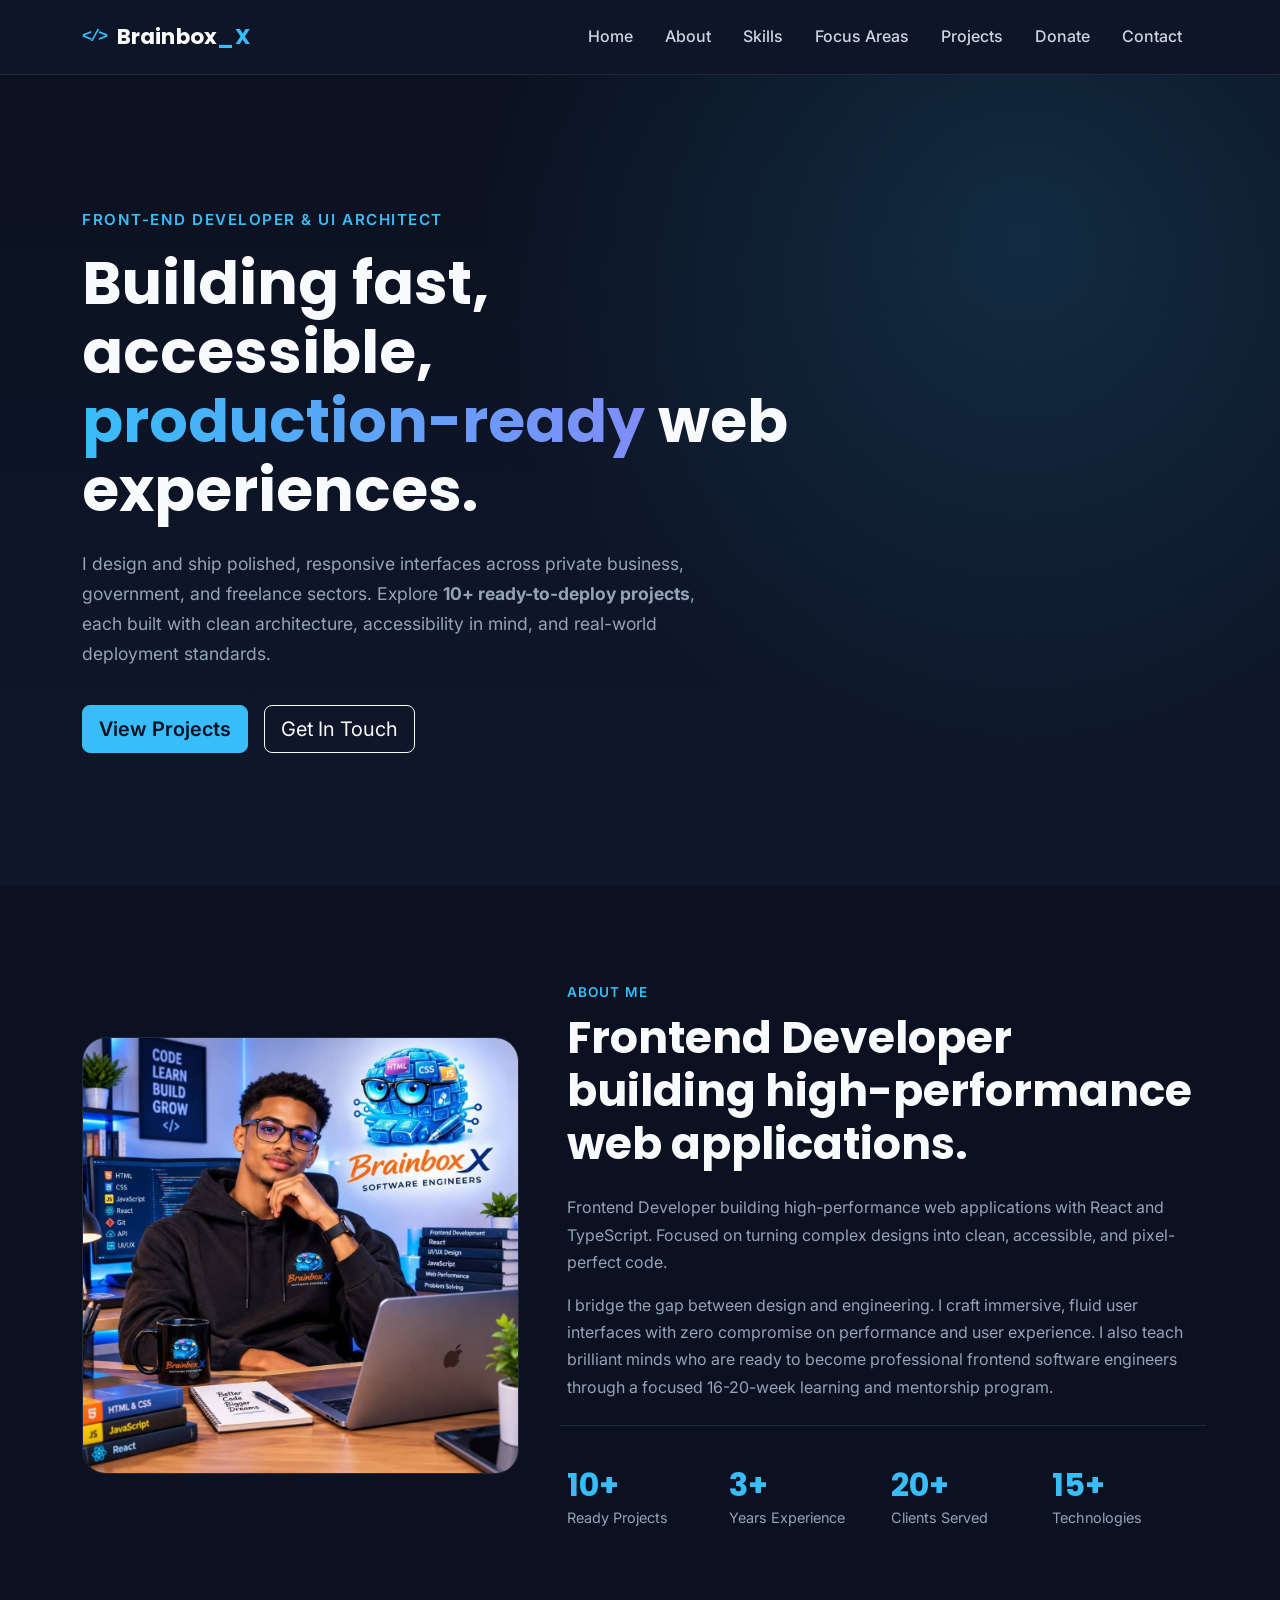
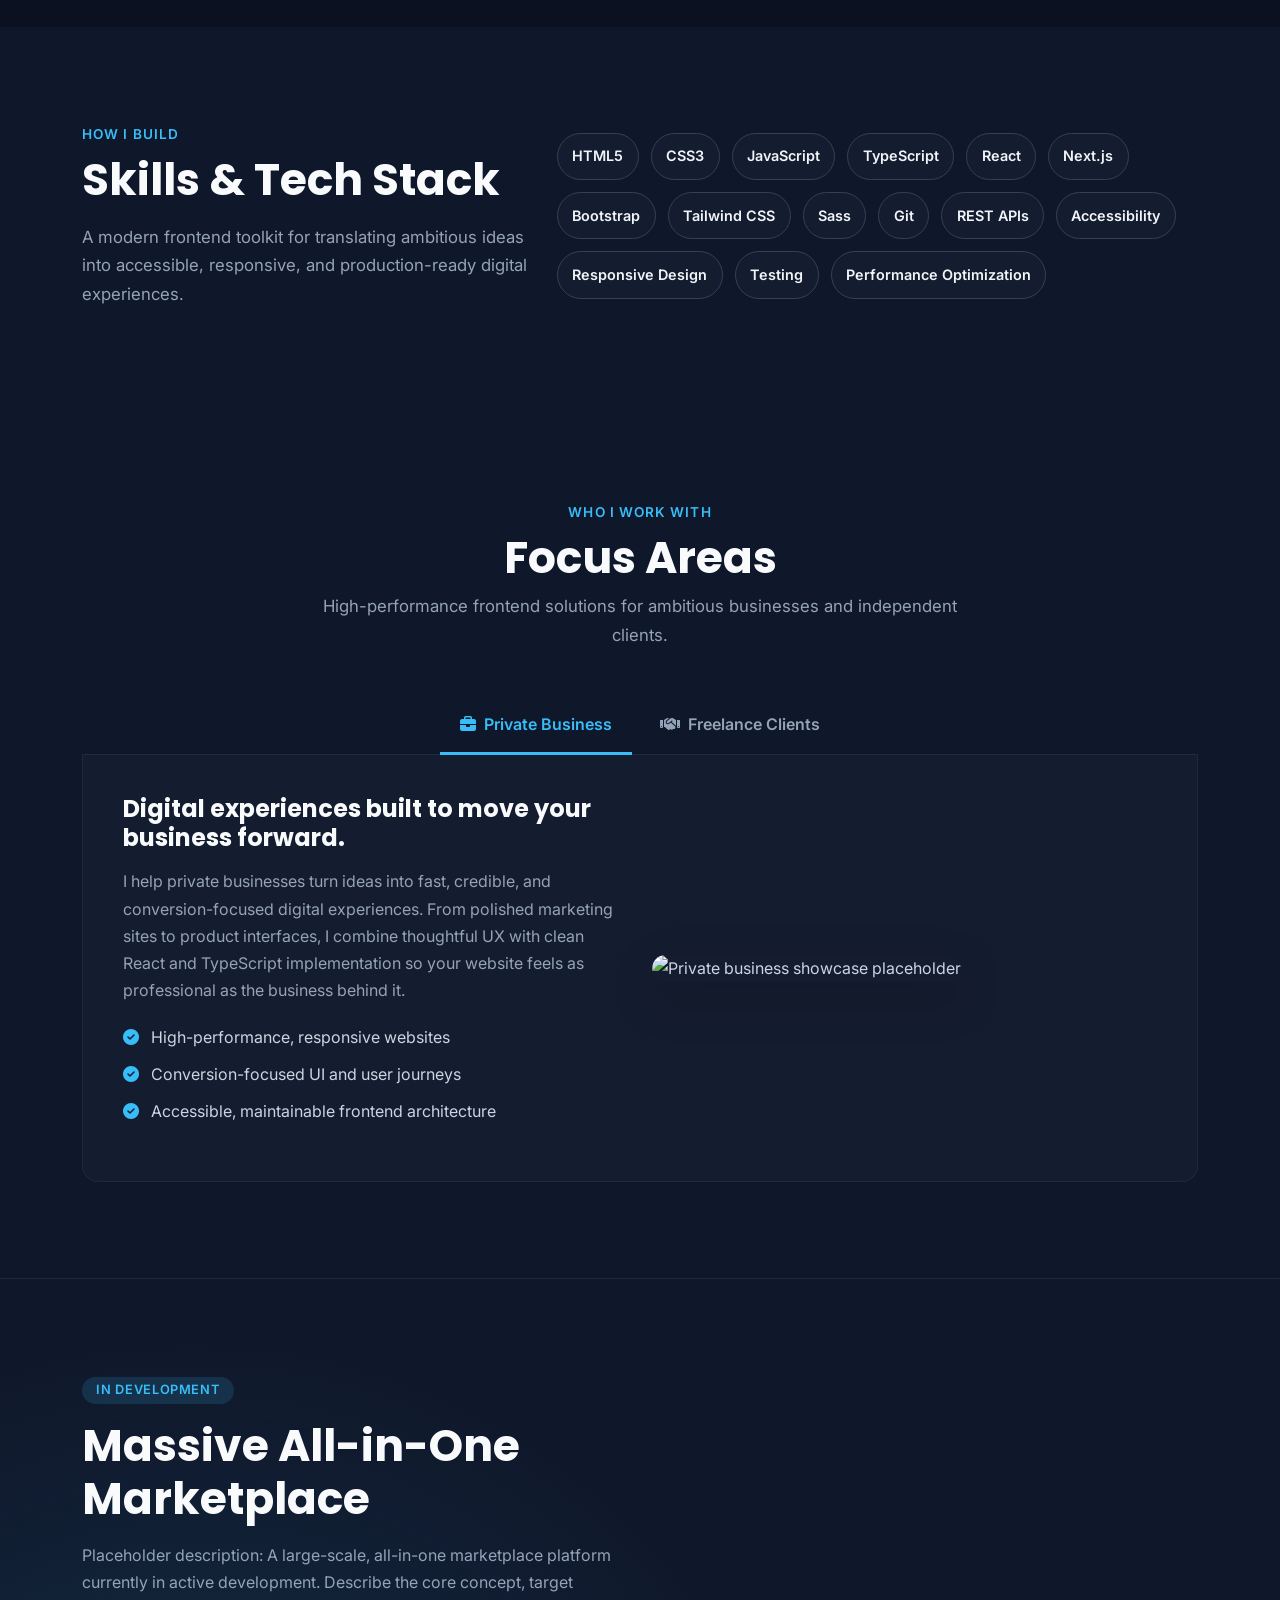
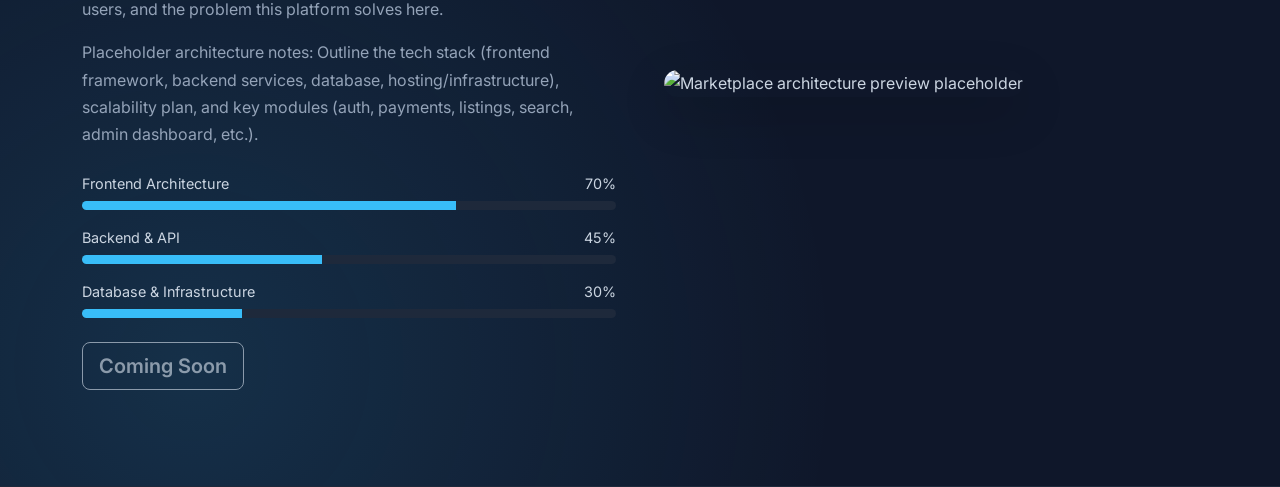
==== index.html @ 21970d38 "update" ====
<!DOCTYPE html>
<html lang="en">
<head>
  <meta charset="UTF-8">
  <meta name="viewport" content="width=device-width, initial-scale=1.0">
  <title>Brainbox_X | Front-End Developer &amp; UI Architect</title>
  <meta name="description" content="Portfolio of Brainbox_X — Front-End Developer & UI Architect specializing in private, government, and freelance web solutions.">

  <!-- Bootstrap 5 CSS -->
  <link href="https://cdn.jsdelivr.net/npm/bootstrap@5.3.3/dist/css/bootstrap.min.css" rel="stylesheet">

  <!-- FontAwesome Icons (see instructions.md for setup details) -->
  <link rel="stylesheet" href="https://cdnjs.cloudflare.com/ajax/libs/font-awesome/6.5.2/css/all.min.css">

  <!-- Google Fonts: Inter for body, Poppins for headings -->
  <link rel="preconnect" href="https://fonts.googleapis.com">
  <link href="https://fonts.googleapis.com/css2?family=Inter:wght@400;500;600&family=Poppins:wght@600;700;800&display=swap" rel="stylesheet">

  <!-- Custom Stylesheet -->
  <link rel="stylesheet" href="style.css">
</head>
<body>

  <!-- ============================================= -->
  <!-- 1. NAVIGATION -->
  <!-- ============================================= -->
  <nav class="navbar navbar-expand-lg navbar-dark sticky-top" id="mainNav">
    <div class="container">
            <a class="navbar-brand brand-wordmark" href="index.html#home" aria-label="Brainbox_X home">
        <span class="brand-mark" aria-hidden="true">&lt;/&gt;</span>
        <span>Brainbox<span class="brand-accent">_X</span></span>
      </a>
      <button class="navbar-toggler" type="button" data-bs-toggle="collapse" data-bs-target="#navMenu"
        aria-controls="navMenu" aria-expanded="false" aria-label="Toggle navigation">
        <span class="navbar-toggler-icon"></span>
      </button>
      <div class="collapse navbar-collapse" id="navMenu">
        <ul class="navbar-nav ms-auto text-center">
          <li class="nav-item"><a class="nav-link" href="index.html#home">Home</a></li>
          <li class="nav-item"><a class="nav-link" href="index.html#about">About</a></li>
          <li class="nav-item"><a class="nav-link" href="index.html#skills">Skills</a></li>
          <li class="nav-item"><a class="nav-link" href="index.html#focus-areas">Focus Areas</a></li>
          <li class="nav-item"><a class="nav-link" href="projects.html">Projects</a></li>
          <li class="nav-item"><a class="nav-link" href="contact.html#donate">Donate</a></li>
          <li class="nav-item"><a class="nav-link" href="contact.html#contact">Contact</a></li>
        </ul>
      </div>
    </div>
  </nav>

  <!-- ============================================= -->
  <!-- 2. HERO SECTION -->
  <!-- ============================================= -->
  <header id="home" class="hero-section d-flex align-items-center">
    <div class="container text-center text-lg-start">
      <div class="row align-items-center">
        <div class="col-lg-8 mx-auto mx-lg-0">
          <!-- TODO: Replace with your tagline / personal brand statement -->
          <p class="hero-eyebrow">Front-End Developer &amp; UI Architect</p>
          <h1 class="hero-heading">
            Building fast, accessible, <span class="text-gradient">production-ready</span> web experiences.
          </h1>
          <!-- TODO: Replace with your own introduction paragraph -->
          <p class="hero-subtext">
            I design and ship polished, responsive interfaces across private business, government,
            and freelance sectors. Explore <strong>10+ ready-to-deploy projects</strong>, each built
            with clean architecture, accessibility in mind, and real-world deployment standards.
          </p>
          <div class="hero-cta d-flex flex-wrap justify-content-center justify-content-lg-start gap-3">
            <a href="projects.html" class="btn btn-accent btn-lg">View Projects</a>
            <a href="contact.html#contact" class="btn btn-outline-light btn-lg">Get In Touch</a>
          </div>
        </div>
      </div>
    </div>
  </header>

  <!-- ============================================= -->
  <!-- ABOUT SECTION -->
  <!-- ============================================= -->
  <section id="about" class="section-padding">
    <div class="container">
      <div class="row align-items-center g-5">
        <div class="col-lg-5 text-center">
          <!-- TODO: Replace with your headshot or brand image -->
          <img src="Image/Brainbox-X.jpg" alt="Portrait of Brainbox_X"
            class="img-fluid about-photo">
        </div>
        <div class="col-lg-7">
          <p class="section-eyebrow">About Me</p>
          <h2 class="section-heading mb-4">Frontend Developer building high-performance web applications.</h2>
          <!-- TODO: Replace with your bio: background, skills, mission statement -->
          <p class="text-body-secondary mb-3">
            Frontend Developer building high-performance web applications with React and TypeScript.
            Focused on turning complex designs into clean, accessible, and pixel-perfect code.
          </p>
          <p class="text-body-secondary mb-4">
            I bridge the gap between design and engineering. I craft immersive, fluid user interfaces
            with zero compromise on performance and user experience. I also teach brilliant minds
            who are ready to become professional frontend software engineers through a focused
            16-20-week learning and mentorship program.
          </p>
          <div class="row g-3 about-stats">
            <div class="col-6 col-md-3">
              <h3 class="stat-number">10+</h3>
              <p class="stat-label">Ready Projects</p>
            </div>
            <div class="col-6 col-md-3">
              <h3 class="stat-number">3+</h3>
              <p class="stat-label">Years Experience</p>
            </div>
            <div class="col-6 col-md-3">
              <h3 class="stat-number">20+</h3>
              <p class="stat-label">Clients Served</p>
            </div>
            <div class="col-6 col-md-3">
              <h3 class="stat-number">15+</h3>
              <p class="stat-label">Technologies</p>
            </div>
          </div>
        </div>
      </div>
    </div>
  </section>

  <!-- ============================================= -->
  <!-- SKILLS & TECH STACK -->
  <!-- ============================================= -->
  <section id="skills" class="section-padding skills-section">
    <div class="container">
      <div class="row align-items-center g-4">
        <div class="col-lg-5">
          <p class="section-eyebrow">How I Build</p>
          <h2 class="section-heading mb-3">Skills &amp; Tech Stack</h2>
          <p class="section-subheading mb-0">
            A modern frontend toolkit for translating ambitious ideas into accessible,
            responsive, and production-ready digital experiences.
          </p>
        </div>
        <div class="col-lg-7">
          <div class="skills-list" aria-label="Frontend technologies and capabilities">
            <span class="skill-chip">HTML5</span>
            <span class="skill-chip">CSS3</span>
            <span class="skill-chip">JavaScript</span>
            <span class="skill-chip">TypeScript</span>
            <span class="skill-chip">React</span>
            <span class="skill-chip">Next.js</span>
            <span class="skill-chip">Bootstrap</span>
            <span class="skill-chip">Tailwind CSS</span>
            <span class="skill-chip">Sass</span>
            <span class="skill-chip">Git</span>
            <span class="skill-chip">REST APIs</span>
            <span class="skill-chip">Accessibility</span>
            <span class="skill-chip">Responsive Design</span>
            <span class="skill-chip">Testing</span>
            <span class="skill-chip">Performance Optimization</span>
          </div>
        </div>
      </div>
    </div>
  </section>

  <!-- ============================================= -->
  <!-- 3. MODULAR AUDIENCE TABS (FOCUS AREAS) -->
  <!-- ============================================= -->
  <section id="focus-areas" class="section-padding section-alt">
    <div class="container">
      <div class="text-center mb-5">
        <p class="section-eyebrow">Who I Work With</p>
        <h2 class="section-heading">Focus Areas</h2>
        <p class="section-subheading mx-auto">
          High-performance frontend solutions for ambitious businesses and independent clients.
        </p>
      </div>

      <!-- Bootstrap Nav Tabs -->
      <ul class="nav nav-tabs justify-content-center focus-tabs" id="focusTab" role="tablist">
        <li class="nav-item" role="presentation">
          <button class="nav-link active" id="private-tab" data-bs-toggle="tab" data-bs-target="#private-pane"
            type="button" role="tab" aria-controls="private-pane" aria-selected="true">
            <i class="fa-solid fa-briefcase me-2"></i>Private Business
          </button>
        </li>
        <li class="nav-item" role="presentation">
          <button class="nav-link" id="freelance-tab" data-bs-toggle="tab" data-bs-target="#freelance-pane"
            type="button" role="tab" aria-controls="freelance-pane" aria-selected="false">
            <i class="fa-solid fa-handshake me-2"></i>Freelance Clients
          </button>
        </li>
      </ul>

      <div class="tab-content focus-tab-content" id="focusTabContent">
        <!-- Private Business Pane -->
        <div class="tab-pane fade show active" id="private-pane" role="tabpanel" aria-labelledby="private-tab" tabindex="0">
          <div class="row g-4 align-items-center">
            <div class="col-lg-6">
              <h3 class="pane-heading">Digital experiences built to move your business forward.</h3>
              <p class="text-body-secondary">
                I help private businesses turn ideas into fast, credible, and conversion-focused
                digital experiences. From polished marketing sites to product interfaces, I combine
                thoughtful UX with clean React and TypeScript implementation so your website feels
                as professional as the business behind it.
              </p>
              <ul class="feature-list">
                <li><i class="fa-solid fa-check-circle"></i> High-performance, responsive websites</li>
                <li><i class="fa-solid fa-check-circle"></i> Conversion-focused UI and user journeys</li>
                <li><i class="fa-solid fa-check-circle"></i> Accessible, maintainable frontend architecture</li>
              </ul>
            </div>
            <div class="col-lg-6">
              <!-- TODO: Replace with a relevant screenshot / mockup -->
              <img src="https://via.placeholder.com/560x360?text=Private+Business+Showcase" alt="Private business showcase placeholder" class="img-fluid rounded-4 shadow-lg">
            </div>
          </div>
        </div>

        <!-- Freelance Clients Pane -->
        <div class="tab-pane fade" id="freelance-pane" role="tabpanel" aria-labelledby="freelance-tab" tabindex="0">
          <div class="row g-4 align-items-center">
            <div class="col-lg-6">
              <h3 class="pane-heading">From rough idea to launch-ready website.</h3>
              <p class="text-body-secondary">
                Need a reliable frontend partner without the overhead of a large agency? I deliver
                focused, launch-ready websites and interfaces with clear communication, practical
                scope, and attention to every detail. Whether you have a finished design or only
                a strong idea, I can turn it into a responsive experience you are proud to share.
              </p>
              <ul class="feature-list">
                <li><i class="fa-solid fa-check-circle"></i> Landing pages and websites built for launch</li>
                <li><i class="fa-solid fa-check-circle"></i> Clear milestones and straightforward communication</li>
                <li><i class="fa-solid fa-check-circle"></i> Flexible scopes for startups and growing brands</li>
              </ul>
            </div>
            <div class="col-lg-6">
              <!-- TODO: Replace with a relevant screenshot / mockup -->
              <img src="https://via.placeholder.com/560x360?text=Freelance+Showcase" alt="Freelance clients showcase placeholder" class="img-fluid rounded-4 shadow-lg">
            </div>
          </div>
        </div>
      </div>
    </div>
  </section>

  <!-- ============================================= -->
  <!-- 4. THE MARKETPLACE SHOWCASE -->
  <!-- ============================================= -->
  <section id="marketplace" class="section-padding marketplace-section">
    <div class="container">
      <div class="row align-items-center g-5">
        <div class="col-lg-6">
          <span class="badge badge-progress mb-3">In Development</span>
          <!-- TODO: Replace with your marketplace project name -->
          <h2 class="section-heading mb-3">Massive All-in-One Marketplace</h2>
          <!-- TODO: Replace with a detailed description of the marketplace architecture -->
          <p class="text-body-secondary mb-3">
            Placeholder description: A large-scale, all-in-one marketplace platform currently in
            active development. Describe the core concept, target users, and the problem this
            platform solves here.
          </p>
          <p class="text-body-secondary mb-4">
            Placeholder architecture notes: Outline the tech stack (frontend framework, backend
            services, database, hosting/infrastructure), scalability plan, and key modules
            (auth, payments, listings, search, admin dashboard, etc.).
          </p>

          <!-- Progress Bars: replace labels/values with real build milestones -->
          <div class="progress-item mb-3">
            <div class="d-flex justify-content-between mb-1">
              <span>Frontend Architecture</span>
              <span>70%</span>
            </div>
            <div class="progress" role="progressbar" aria-label="Frontend Architecture progress" aria-valuenow="70" aria-valuemin="0" aria-valuemax="100">
              <div class="progress-bar" style="width: 70%"></div>
            </div>
          </div>
          <div class="progress-item mb-3">
            <div class="d-flex justify-content-between mb-1">
              <span>Backend &amp; API</span>
              <span>45%</span>
            </div>
            <div class="progress" role="progressbar" aria-label="Backend and API progress" aria-valuenow="45" aria-valuemin="0" aria-valuemax="100">
              <div class="progress-bar" style="width: 45%"></div>
            </div>
          </div>
          <div class="progress-item mb-4">
            <div class="d-flex justify-content-between mb-1">
              <span>Database &amp; Infrastructure</span>
              <span>30%</span>
            </div>
            <div class="progress" role="progressbar" aria-label="Database and infrastructure progress" aria-valuenow="30" aria-valuemin="0" aria-valuemax="100">
              <div class="progress-bar" style="width: 30%"></div>
            </div>
          </div>

          <a href="#" class="btn btn-accent btn-lg disabled" tabindex="-1" aria-disabled="true">Coming Soon</a>
        </div>
        <div class="col-lg-6">
          <!-- TODO: Replace with architecture diagram, wireframe, or product mockup -->
          <img src="https://via.placeholder.com/600x480?text=Marketplace+Architecture+Preview" alt="Marketplace architecture preview placeholder" class="img-fluid rounded-4 shadow-lg">
        </div>
      </div>
    </div>
  </section>

  <!-- ============================================= -->
  <!-- 5. THE 10-PROJECT GRID -->
  <!-- ============================================= -->
  <section id="projects" class="section-padding d-none">
    <div class="container">
      <div class="text-center mb-5">
        <p class="section-eyebrow">Portfolio</p>
        <h2 class="section-heading">Ready-to-Deploy Projects</h2>
        <p class="section-subheading mx-auto">
          A collection of 10 fully built, deployable projects. Replace each card's image, title,
          description, and links with your real project data.
        </p>
      </div>

      <div class="row g-4">
        <!-- PROJECT CARD TEMPLATE — duplicate this .col block for each of the 10 projects -->
        <div class="col-md-6 col-lg-4">
          <div class="card project-card h-100">
            <!-- TODO: Replace with project screenshot -->
            <img src="https://via.placeholder.com/400x240?text=Mobile+Car+Detailing" class="card-img-top" alt="Mobile Car Detailing project placeholder">
            <div class="card-body d-flex flex-column">
              <h3 class="card-title h5">Mobile-Car-Detailing</h3>
              <!-- TODO: Replace with a 1-2 sentence project description -->
              <p class="card-text text-body-secondary project-description">
                A modern platform built for a mobile auto-detailing business, featuring a dynamic
                service catalog, interactive scheduling, and automated SMS confirmation.
              </p>
              <p class="project-advantage">
                <strong>Advantage</strong>
                Automates booking and client intake, saving the owner hours of manual admin work each week.
              </p>
              <div class="mt-auto d-flex gap-2 pt-2">
                <a href="https://brainbox928-boop.github.io/Mobile-Car-Detailing/" class="btn btn-sm btn-accent flex-fill" target="_blank" rel="noopener noreferrer">Live Link</a>
              </div>
            </div>
          </div>
        </div>

        <div class="col-md-6 col-lg-4">
          <div class="card project-card h-100">
            <img src="https://via.placeholder.com/400x240?text=Loan+Website" class="card-img-top" alt="Loan website project placeholder">
            <div class="card-body d-flex flex-column">
              <h3 class="card-title h5">Loan-website</h3>
              <p class="card-text text-body-secondary project-description">
                A modern loan and credit application portal featuring conditional-logic forms,
                interactive payment estimators, and secure data handling.
              </p>
              <p class="project-advantage">
                <strong>Advantage</strong>
                Its adaptive multi-step intake reduces form abandonment and maximizes qualified leads.
              </p>
              <div class="mt-auto d-flex gap-2 pt-2">
                <a href="https://brainbox928-boop.github.io/Loan-website/" class="btn btn-sm btn-accent flex-fill" target="_blank" rel="noopener noreferrer">Live Link</a>
              </div>
            </div>
          </div>
        </div>

        <div class="col-md-6 col-lg-4">
          <div class="card project-card h-100">
            <img src="https://via.placeholder.com/400x240?text=Barbershops+Hair+Salons" class="card-img-top" alt="Barbershops and hair salons project placeholder">
            <div class="card-body d-flex flex-column">
              <h3 class="card-title h5">Barbershops-Hair-Salons</h3>
              <p class="card-text text-body-secondary project-description">
                A comprehensive salon management platform featuring live stylist availability,
                automated text reminders, and a dynamic service menu.
              </p>
              <p class="project-advantage">
                <strong>Advantage</strong>
                Automated appointment confirmations minimize no-shows and protect booking revenue.
              </p>
              <div class="mt-auto d-flex gap-2 pt-2">
                <a href="https://brainbox928-boop.github.io/Barbershops-Hair-Salons/" class="btn btn-sm btn-accent flex-fill" target="_blank" rel="noopener noreferrer">Live Link</a>
              </div>
            </div>
          </div>
        </div>

        <div class="col-md-6 col-lg-4">
          <div class="card project-card h-100">
            <img src="https://via.placeholder.com/400x240?text=School+Website" class="card-img-top" alt="School website project placeholder">
            <div class="card-body d-flex flex-column">
              <h3 class="card-title h5">School-website</h3>
              <p class="card-text text-body-secondary project-description">
                A highly accessible educational institution portal connecting students, parents,
                and faculty with school updates and academic resources.
              </p>
              <p class="project-advantage">
                <strong>Advantage</strong>
                Unifies calendars, announcements, and classroom portals to keep the school community aligned.
              </p>
              <div class="mt-auto d-flex gap-2 pt-2">
                <a href="https://brainbox928-boop.github.io/School-website/" class="btn btn-sm btn-accent flex-fill" target="_blank" rel="noopener noreferrer">Live Link</a>
              </div>
            </div>
          </div>
        </div>

        <div class="col-md-6 col-lg-4">
          <div class="card project-card h-100">
            <img src="https://via.placeholder.com/400x240?text=Car+Wrap+Advert" class="card-img-top" alt="Car wrap advertising project placeholder">
            <div class="card-body d-flex flex-column">
              <h3 class="card-title h5">Car-wrap-advert</h3>
              <p class="card-text text-body-secondary project-description">
                A conversion-focused landing page and lead-generation funnel for vehicle wrap
                advertising agencies and fleet branding campaigns.
              </p>
              <p class="project-advantage">
                <strong>Advantage</strong>
                Its ROI calculator and calls-to-action turn vehicle impressions into trackable leads.
              </p>
              <div class="mt-auto d-flex gap-2 pt-2">
                <a href="https://brainbox928-boop.github.io/Car-wrap-advert/" class="btn btn-sm btn-accent flex-fill" target="_blank" rel="noopener noreferrer">Live Link</a>
              </div>
            </div>
          </div>
        </div>

        <div class="col-md-6 col-lg-4">
          <div class="card project-card h-100">
            <img src="https://via.placeholder.com/400x240?text=Spas+Massage+Therapists" class="card-img-top" alt="Spas and massage therapists project placeholder">
            <div class="card-body d-flex flex-column">
              <h3 class="card-title h5">Spas-Massage-Therapists</h3>
              <p class="card-text text-body-secondary project-description">
                A luxury, fully responsive booking platform designed for high-end day spas and
                independent massage therapy practices.
              </p>
              <p class="project-advantage">
                <strong>Advantage</strong>
                Therapist schedule matching and upfront deposits reduce booking friction and no-shows.
              </p>
              <div class="mt-auto d-flex gap-2 pt-2">
                <a href="https://brainbox928-boop.github.io/Spas-Massage-Therapists/" class="btn btn-sm btn-accent flex-fill" target="_blank" rel="noopener noreferrer">Live Link</a>
              </div>
            </div>
          </div>
        </div>

        <div class="col-md-6 col-lg-4">
          <div class="card project-card h-100">
            <img src="https://via.placeholder.com/400x240?text=Nail+Tech+Lash+Arts" class="card-img-top" alt="Nail tech and lash arts project placeholder">
            <div class="card-body d-flex flex-column">
              <h3 class="card-title h5">nail-tech-lash-arts</h3>
              <p class="card-text text-body-secondary project-description">
                A visual, social-first appointment booking and design catalog for independent nail
                technicians and lash artists.
              </p>
              <p class="project-advantage">
                <strong>Advantage</strong>
                It converts social-media followers into paying clients through a lookbook and live calendar.
              </p>
              <div class="mt-auto d-flex gap-2 pt-2">
                <a href="https://brainbox928-boop.github.io/nail-tech-lash-art-s/" class="btn btn-sm btn-accent flex-fill" target="_blank" rel="noopener noreferrer">Live Link</a>
              </div>
            </div>
          </div>
        </div>

        <div class="col-md-6 col-lg-4">
          <div class="card project-card h-100">
            <img src="https://via.placeholder.com/400x240?text=Project+08" class="card-img-top" alt="Project 08 screenshot placeholder">
            <div class="card-body d-flex flex-column">
              <h3 class="card-title h5">Project Title 08</h3>
              <p class="card-text text-body-secondary">
                Placeholder description of Project 08. Summarize the purpose, stack, and key
                feature of this project in one or two sentences.
              </p>
              <div class="mt-auto d-flex gap-2 pt-2">
                <a href="#" class="btn btn-sm btn-accent flex-fill">Live Link</a>
              </div>
            </div>
          </div>
        </div>

        <div class="col-md-6 col-lg-4">
          <div class="card project-card h-100">
            <img src="https://via.placeholder.com/400x240?text=Project+09" class="card-img-top" alt="Project 09 screenshot placeholder">
            <div class="card-body d-flex flex-column">
              <h3 class="card-title h5">Project Title 09</h3>
              <p class="card-text text-body-secondary">
                Placeholder description of Project 09. Summarize the purpose, stack, and key
                feature of this project in one or two sentences.
              </p>
              <div class="mt-auto d-flex gap-2 pt-2">
                <a href="#" class="btn btn-sm btn-accent flex-fill">Live Link</a>
              </div>
            </div>
          </div>
        </div>

        <div class="col-md-6 col-lg-4">
          <div class="card project-card h-100">
            <img src="https://via.placeholder.com/400x240?text=Project+10" class="card-img-top" alt="Project 10 screenshot placeholder">
            <div class="card-body d-flex flex-column">
              <h3 class="card-title h5">Project Title 10</h3>
              <p class="card-text text-body-secondary">
                Placeholder description of Project 10. Summarize the purpose, stack, and key
                feature of this project in one or two sentences.
              </p>
              <div class="mt-auto d-flex gap-2 pt-2">
                <a href="#" class="btn btn-sm btn-accent flex-fill">Live Link</a>
              </div>
            </div>
          </div>
        </div>
        <!-- END PROJECT CARD TEMPLATE -->
      </div>
    </div>
  </section>

  <!-- ============================================= -->
  <!-- 6. FINANCIAL SUPPORT (DONATION) -->
  <!-- ============================================= -->
  <section id="donate" class="section-padding donate-section text-center d-none">
    <div class="container">
      <p class="section-eyebrow">Support This Work</p>
      <h2 class="section-heading mb-3">Fuel More Open, Free-to-Use Projects</h2>
      <!-- TODO: Replace with your own donation appeal message -->
      <p class="section-subheading mx-auto mb-5">
        If any of these projects have helped you, consider supporting continued development
        through one of the platforms below. Every contribution helps keep this work going.
      </p>
      <div class="d-flex flex-wrap justify-content-center gap-3">
        <!-- TODO: Replace href with your Buy Me a Coffee link -->
        <a href="#" class="btn btn-donate btn-coffee btn-lg">
          <i class="fa-solid fa-mug-hot me-2"></i>Buy Me a Coffee
        </a>
        <!-- TODO: Replace href with your PayPal.me link -->
        <a href="#" class="btn btn-donate btn-paypal btn-lg">
          <i class="fa-brands fa-paypal me-2"></i>PayPal
        </a>
        <!-- TODO: Replace href with your crypto donation page / wallet link -->
        <a href="#" class="btn btn-donate btn-crypto btn-lg">
          <i class="fa-solid fa-bitcoin-sign me-2"></i>Crypto
        </a>
      </div>
    </div>
  </section>

  <!-- ============================================= -->
  <!-- 7. CONTACT & SOCIAL CHANNELS (FOOTER) -->
  <!-- ============================================= -->
  <footer id="contact" class="footer-section section-padding d-none">
    <div class="container">
      <div class="row g-5">
        <div class="col-lg-6">
          <p class="section-eyebrow">Get In Touch</p>
          <h2 class="section-heading mb-4">Contact Me</h2>

          <!-- Bootstrap Contact Form Layout — connect to your backend / form service (e.g. Formspree) -->
          <form class="contact-form" action="#" method="POST" novalidate>
            <div class="row g-3">
              <div class="col-md-6">
                <label for="contactName" class="form-label">Name</label>
                <input type="text" class="form-control" id="contactName" name="name" placeholder="Your name" required>
              </div>
              <div class="col-md-6">
                <label for="contactEmail" class="form-label">Email</label>
                <input type="email" class="form-control" id="contactEmail" name="email" placeholder="you@example.com" required>
              </div>
              <div class="col-12">
                <label for="contactSubject" class="form-label">Subject</label>
                <input type="text" class="form-control" id="contactSubject" name="subject" placeholder="Project inquiry">
              </div>
              <div class="col-12">
                <label for="contactMessage" class="form-label">Message</label>
                <textarea class="form-control" id="contactMessage" name="message" rows="5" placeholder="Tell me about your project..." required></textarea>
              </div>
              <div class="col-12">
                <button type="submit" class="btn btn-accent btn-lg">Send Message</button>
              </div>
            </div>
          </form>
        </div>

        <div class="col-lg-6">
          <p class="section-eyebrow">Connect</p>
          <h2 class="section-heading mb-4">Social Channels</h2>
          <p class="text-body-secondary mb-4">
            Reach out directly or follow along across platforms.
          </p>

          <!-- Social Icons -->
          <div class="social-icons d-flex flex-wrap gap-3 mb-5">
            <a href="https://wa.me/message/YDNRHAYWZTXXD1" class="social-icon-link" aria-label="Chat with me on WhatsApp" title="WhatsApp" target="_blank" rel="noopener noreferrer">
              <i class="fa-brands fa-whatsapp"></i>
            </a>
            <a href="https://t.me/Brianbox928" class="social-icon-link" aria-label="Message me on Telegram" title="Telegram" target="_blank" rel="noopener noreferrer">
              <i class="fa-brands fa-telegram"></i>
            </a>
            <a href="https://github.com/brainbox928-boop" class="social-icon-link" aria-label="View my GitHub profile" title="GitHub" target="_blank" rel="noopener noreferrer">
              <i class="fa-brands fa-github"></i>
            </a>
            <a href="https://www.linkedin.com/in/shakirudeen-lawal-1766a616?utm_source=share&amp;utm_campaign=share_via&amp;utm_content=profile&amp;utm_medium=android_app" class="social-icon-link" aria-label="View my LinkedIn profile" title="LinkedIn" target="_blank" rel="noopener noreferrer">
              <i class="fa-brands fa-linkedin"></i>
            </a>
          </div>

          <div class="whatsapp-links">
            <h3 class="h5 mb-3">WhatsApp Communities</h3>
            <div class="row g-2">
              <div class="col-sm-6">
                <a href="https://chat.whatsapp.com/GsTxCUesppBF0Qcx4Iez3P" class="whatsapp-link" target="_blank" rel="noopener noreferrer">
                  <i class="fa-solid fa-bullhorn"></i>
                  <span>Broadcast</span>
                </a>
              </div>
              <div class="col-sm-6">
                <a href="https://chat.whatsapp.com/F6AKpV8dTba9DwYqaaEumW" class="whatsapp-link" target="_blank" rel="noopener noreferrer">
                  <i class="fa-solid fa-users"></i>
                  <span>Brainbox_X Group</span>
                </a>
              </div>
              <div class="col-sm-6">
                <a href="https://chat.whatsapp.com/Ex9ykt5oJ2N9fnAo6uM5Qc" class="whatsapp-link" target="_blank" rel="noopener noreferrer">
                  <i class="fa-solid fa-user-group"></i>
                  <span>General Group</span>
                </a>
              </div>
              <div class="col-sm-6">
                <a href="https://whatsapp.com/channel/0029VbDLFtIKbYMU2PDTPY1N" class="whatsapp-link" target="_blank" rel="noopener noreferrer">
                  <i class="fa-brands fa-whatsapp"></i>
                  <span>WhatsApp Channel</span>
                </a>
              </div>
            </div>
          </div>

          <div class="footer-meta">
            <p class="text-body-secondary mb-1"><i class="fa-solid fa-envelope me-2"></i><a href="mailto:brainbox928@mail.com">brainbox928@mail.com</a></p>
            <p class="text-body-secondary"><i class="fa-solid fa-location-dot me-2"></i>Lagos, Nigeria</p>
          </div>
        </div>
      </div>

      <hr class="footer-divider">
      <p class="text-center footer-copy mb-0">
        &copy; <span id="year"></span> Brainbox_X. All rights reserved.
      </p>
    </div>
  </footer>

  <!-- Bootstrap 5 JS Bundle (includes Popper) -->
  <script src="https://cdn.jsdelivr.net/npm/bootstrap@5.3.3/dist/js/bootstrap.bundle.min.js"></script>
  <script src="script.js"></script>
</body>
</html>
---- style.css ----
/* =================================================================
   PORTFOLIO STYLESHEET
   Modern dark/light slate theme. Colors are defined as CSS variables
   below — edit the :root block to re-theme the entire site.
   ================================================================= */

:root {
  /* Slate dark palette */
  --slate-950: #0b1120;
  --slate-900: #0f172a;
  --slate-850: #141c2f;
  --slate-800: #1e293b;
  --slate-700: #334155;
  --slate-600: #475569;
  --slate-400: #94a3b8;
  --slate-300: #cbd5e1;
  --slate-100: #f1f5f9;
  --slate-50:  #f8fafc;

  /* Accent (light blue / cyan) */
  --accent: #38bdf8;
  --accent-dark: #0ea5e9;
  --accent-soft: rgba(56, 189, 248, 0.15);

  --font-heading: "Poppins", sans-serif;
  --font-body: "Inter", sans-serif;

  --section-padding-y: 6rem;
}

/* =================================================================
   BASE / TYPOGRAPHY
   ================================================================= */
html {
  scroll-behavior: smooth;
}

body {
  background-color: var(--slate-950);
  color: var(--slate-300);
  font-family: var(--font-body);
  line-height: 1.7;
}

.text-body-secondary {
  color: var(--slate-400) !important;
}

h1, h2, h3, h4, h5, h6 {
  font-family: var(--font-heading);
  color: var(--slate-50);
  font-weight: 700;
}

a {
  text-decoration: none;
}

.section-padding {
  padding-top: var(--section-padding-y);
  padding-bottom: var(--section-padding-y);
}

.section-alt {
  background-color: var(--slate-900);
}

.section-eyebrow {
  color: var(--accent);
  font-weight: 600;
  letter-spacing: 0.08em;
  text-transform: uppercase;
  font-size: 0.85rem;
  margin-bottom: 0.5rem;
}

.section-heading {
  font-size: clamp(1.75rem, 2.5vw + 1rem, 2.75rem);
}

.section-subheading {
  color: var(--slate-400);
  max-width: 640px;
  font-size: 1.05rem;
}

.page-banner {
  background:
    radial-gradient(circle at 85% 20%, var(--accent-soft) 0%, transparent 45%),
    var(--slate-900);
  border-bottom: 1px solid var(--slate-800);
}

.text-gradient {
  background: linear-gradient(90deg, var(--accent) 0%, #818cf8 100%);
  -webkit-background-clip: text;
  background-clip: text;
  color: transparent;
}

.skills-section {
  background-color: var(--slate-900);
}

.skills-list {
  display: flex;
  flex-wrap: wrap;
  gap: 0.75rem;
}

.skill-chip {
  border: 1px solid var(--slate-700);
  border-radius: 999px;
  color: var(--slate-100);
  background-color: var(--slate-850);
  padding: 0.65rem 0.9rem;
  font-size: 0.9rem;
  font-weight: 600;
}

/* Reusable accent button */
.btn-accent {
  background-color: var(--accent);
  border-color: var(--accent);
  color: var(--slate-950);
  font-weight: 600;
}

.btn-accent:hover,
.btn-accent:focus {
  background-color: var(--accent-dark);
  border-color: var(--accent-dark);
  color: var(--slate-950);
}

/* =================================================================
   1. NAVIGATION
   ================================================================= */
#mainNav {
  background-color: rgba(15, 23, 42, 0.85);
  backdrop-filter: blur(10px);
  border-bottom: 1px solid var(--slate-800);
  padding: 0.85rem 0;
}

.navbar-brand {
  font-family: var(--font-heading);
  font-weight: 700;
  font-size: 1.35rem;
  color: var(--slate-50) !important;
  display: inline-flex;
  align-items: center;
}

.brand-wordmark {
  gap: 0.65rem;
  letter-spacing: 0.01em;
}

.brand-mark {
  color: var(--accent);
  font-family: "SFMono-Regular", Consolas, "Liberation Mono", monospace;
  font-size: 1.05rem;
  font-weight: 700;
  letter-spacing: -0.12em;
  line-height: 1;
}

.brand-accent {
  color: var(--accent);
}

#mainNav .nav-link {
  color: var(--slate-300);
  font-weight: 500;
  padding: 0.5rem 1rem;
  transition: color 0.2s ease;
}

#mainNav .nav-link:hover,
#mainNav .nav-link.active {
  color: var(--accent);
}

/* =================================================================
   2. HERO SECTION
   ================================================================= */
.hero-section {
  min-height: 90vh;
  background:
    radial-gradient(circle at 80% 20%, var(--accent-soft) 0%, transparent 45%),
    linear-gradient(180deg, var(--slate-950) 0%, var(--slate-900) 100%);
  padding-top: 4rem;
  padding-bottom: 4rem;
}

.hero-eyebrow {
  color: var(--accent);
  font-weight: 600;
  letter-spacing: 0.1em;
  text-transform: uppercase;
  font-size: 0.95rem;
  margin-bottom: 1rem;
}

.hero-heading {
  font-size: clamp(2.25rem, 4vw + 1rem, 3.75rem);
  line-height: 1.15;
  margin-bottom: 1.5rem;
}

.hero-subtext {
  color: var(--slate-400);
  font-size: 1.1rem;
  max-width: 640px;
  margin: 0 auto 2.25rem;
}

@media (min-width: 992px) {
  .hero-subtext {
    margin-left: 0;
  }
}

/* =================================================================
   ABOUT SECTION
   ================================================================= */
.about-photo {
  border-radius: 1.5rem;
  border: 1px solid var(--slate-800);
}

.about-stats {
  border-top: 1px solid var(--slate-800);
  padding-top: 1.5rem;
  margin-top: 0.5rem;
}

.stat-number {
  color: var(--accent);
  font-size: 2rem;
  margin-bottom: 0.15rem;
}

.stat-label {
  color: var(--slate-400);
  font-size: 0.9rem;
  margin-bottom: 0;
}

/* =================================================================
   3. MODULAR AUDIENCE TABS (FOCUS AREAS)
   ================================================================= */
.focus-tabs {
  border-bottom: 1px solid var(--slate-800);
  gap: 0.5rem;
  flex-wrap: wrap;
}

.focus-tabs .nav-link {
  color: var(--slate-400);
  font-weight: 600;
  border: none;
  border-bottom: 3px solid transparent;
  border-radius: 0;
  padding: 0.85rem 1.25rem;
  background: transparent;
}

.focus-tabs .nav-link:hover {
  color: var(--slate-100);
}

.focus-tabs .nav-link.active {
  color: var(--accent);
  background: transparent;
  border-bottom-color: var(--accent);
}

.focus-tab-content {
  background-color: var(--slate-850);
  border: 1px solid var(--slate-800);
  border-top: none;
  border-radius: 0 0 1rem 1rem;
  padding: 2.5rem;
}

.pane-heading {
  font-size: 1.5rem;
  margin-bottom: 1rem;
}

.feature-list {
  list-style: none;
  padding-left: 0;
  margin-top: 1.25rem;
}

.feature-list li {
  margin-bottom: 0.6rem;
  color: var(--slate-300);
}

.feature-list i {
  color: var(--accent);
  margin-right: 0.5rem;
}

/* =================================================================
   4. MARKETPLACE SHOWCASE
   ================================================================= */
.marketplace-section {
  background:
    radial-gradient(circle at 15% 85%, var(--accent-soft) 0%, transparent 50%),
    var(--slate-900);
  border-top: 1px solid var(--slate-800);
  border-bottom: 1px solid var(--slate-800);
}

.badge-progress {
  background-color: var(--accent-soft);
  color: var(--accent);
  font-weight: 600;
  font-size: 0.8rem;
  letter-spacing: 0.05em;
  text-transform: uppercase;
  padding: 0.45rem 0.9rem;
  border-radius: 50rem;
}

.progress-item span {
  font-size: 0.9rem;
  color: var(--slate-300);
}

.progress {
  background-color: var(--slate-800);
  height: 0.6rem;
  border-radius: 50rem;
}

.progress-bar {
  background-color: var(--accent);
}

/* =================================================================
   5. PROJECT GRID / CARDS
   ================================================================= */
.project-card {
  background-color: var(--slate-850);
  border: 1px solid var(--slate-800);
  border-radius: 1rem;
  overflow: hidden;
  transition: transform 0.25s ease, box-shadow 0.25s ease, border-color 0.25s ease;
}

.project-card:hover {
  transform: translateY(-6px);
  border-color: var(--accent);
  box-shadow: 0 20px 35px -15px rgba(56, 189, 248, 0.25);
}

.project-card .card-img-top {
  height: 200px;
  object-fit: cover;
  background-color: var(--slate-800);
}

.project-card .card-title {
  color: var(--slate-50);
}

.project-description {
  margin-bottom: 0.85rem;
}

.project-advantage {
  margin: 0 0 1rem;
  padding: 0.75rem 0.85rem;
  border-left: 3px solid var(--accent);
  color: var(--slate-100);
  background-color: rgba(56, 189, 248, 0.14);
  font-size: 0.92rem;
  line-height: 1.55;
}

.project-advantage strong {
  display: block;
  margin-bottom: 0.2rem;
  color: var(--accent);
  font-size: 0.78rem;
  letter-spacing: 0.04em;
  text-transform: uppercase;
}

/* =================================================================
   6. DONATION SECTION
   ================================================================= */
.donate-section {
  background-color: var(--slate-900);
}

.btn-donate {
  font-weight: 600;
  border-radius: 0.65rem;
  border: 1px solid var(--slate-700);
  color: var(--slate-100);
  background-color: var(--slate-850);
  transition: transform 0.2s ease, border-color 0.2s ease;
}

.btn-donate:hover {
  transform: translateY(-3px);
  color: var(--slate-50);
}

.btn-coffee:hover { border-color: #f59e0b; color: #f59e0b; }
.btn-paypal:hover { border-color: #0ea5e9; color: #0ea5e9; }
.btn-crypto:hover { border-color: #f7931a; color: #f7931a; }

/* =================================================================
   7. CONTACT & FOOTER
   ================================================================= */
.footer-section {
  background-color: var(--slate-950);
  border-top: 1px solid var(--slate-800);
}

.contact-form .form-label {
  color: var(--slate-300);
  font-weight: 500;
}

.contact-form .form-control {
  background-color: var(--slate-850);
  border: 1px solid var(--slate-700);
  color: var(--slate-100);
}

.contact-form .form-control:focus {
  background-color: var(--slate-850);
  border-color: var(--accent);
  color: var(--slate-100);
  box-shadow: 0 0 0 0.2rem var(--accent-soft);
}

.contact-form .form-control::placeholder {
  color: var(--slate-600);
}

.social-icons .social-icon-link {
  width: 3rem;
  height: 3rem;
  display: inline-flex;
  align-items: center;
  justify-content: center;
  border-radius: 50%;
  border: 1px solid var(--slate-700);
  color: var(--slate-100);
  font-size: 1.25rem;
  background-color: var(--slate-850);
  transition: background-color 0.2s ease, color 0.2s ease, transform 0.2s ease;
}

.social-icon-link:hover,
.social-icon-link:focus {
  background-color: var(--accent);
  color: var(--slate-950);
  transform: translateY(-3px);
}

.whatsapp-links h3 {
  color: var(--slate-100);
}

.whatsapp-link {
  display: flex;
  align-items: center;
  gap: 0.65rem;
  min-height: 3rem;
  padding: 0.7rem 0.85rem;
  border: 1px solid var(--slate-700);
  border-radius: 0.5rem;
  color: var(--slate-200);
  background-color: var(--slate-850);
  text-decoration: none;
  transition: background-color 0.2s ease, border-color 0.2s ease, color 0.2s ease, transform 0.2s ease;
}

.whatsapp-link i {
  color: #25d366;
}

.whatsapp-link:hover,
.whatsapp-link:focus {
  border-color: #25d366;
  color: var(--slate-50);
  background-color: var(--slate-800);
  transform: translateY(-2px);
}

.footer-divider {
  border-color: var(--slate-800);
  margin: 2.5rem 0 1.5rem;
}

.footer-copy {
  color: var(--slate-600);
  font-size: 0.9rem;
}
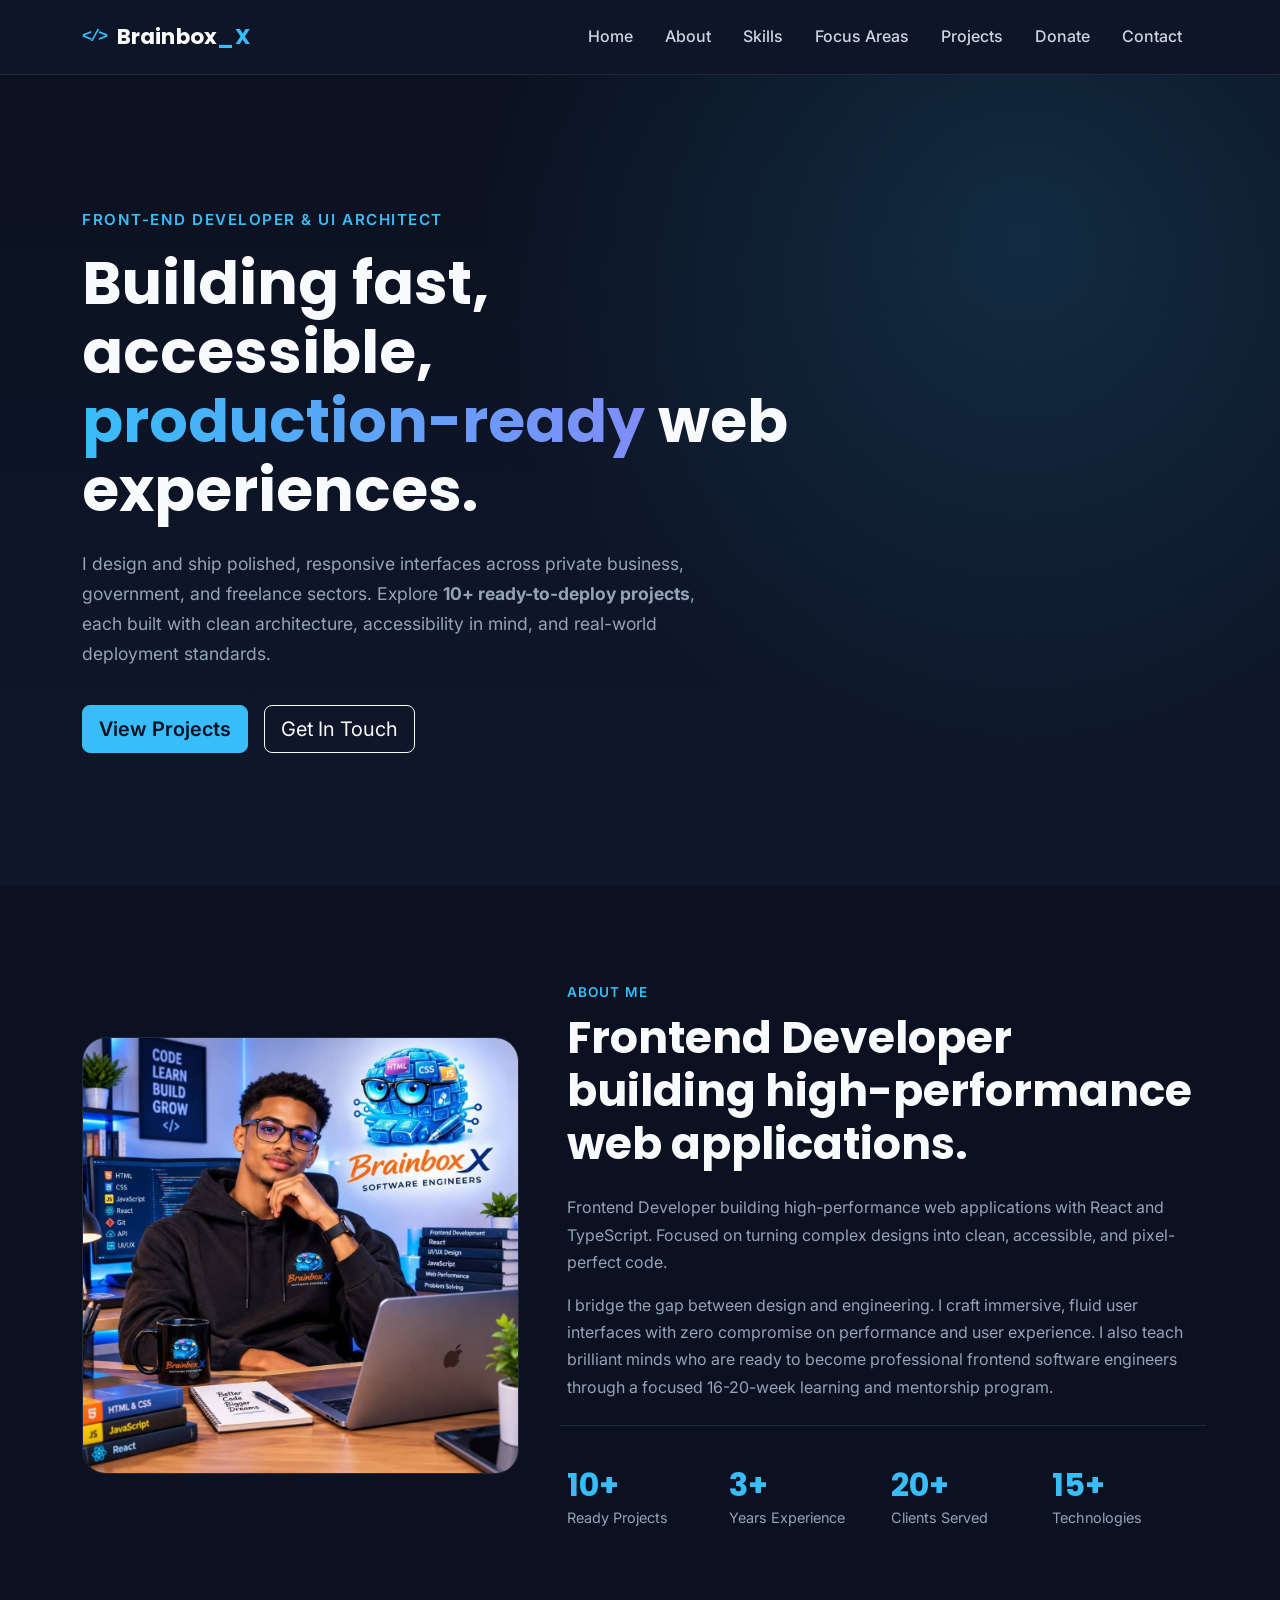
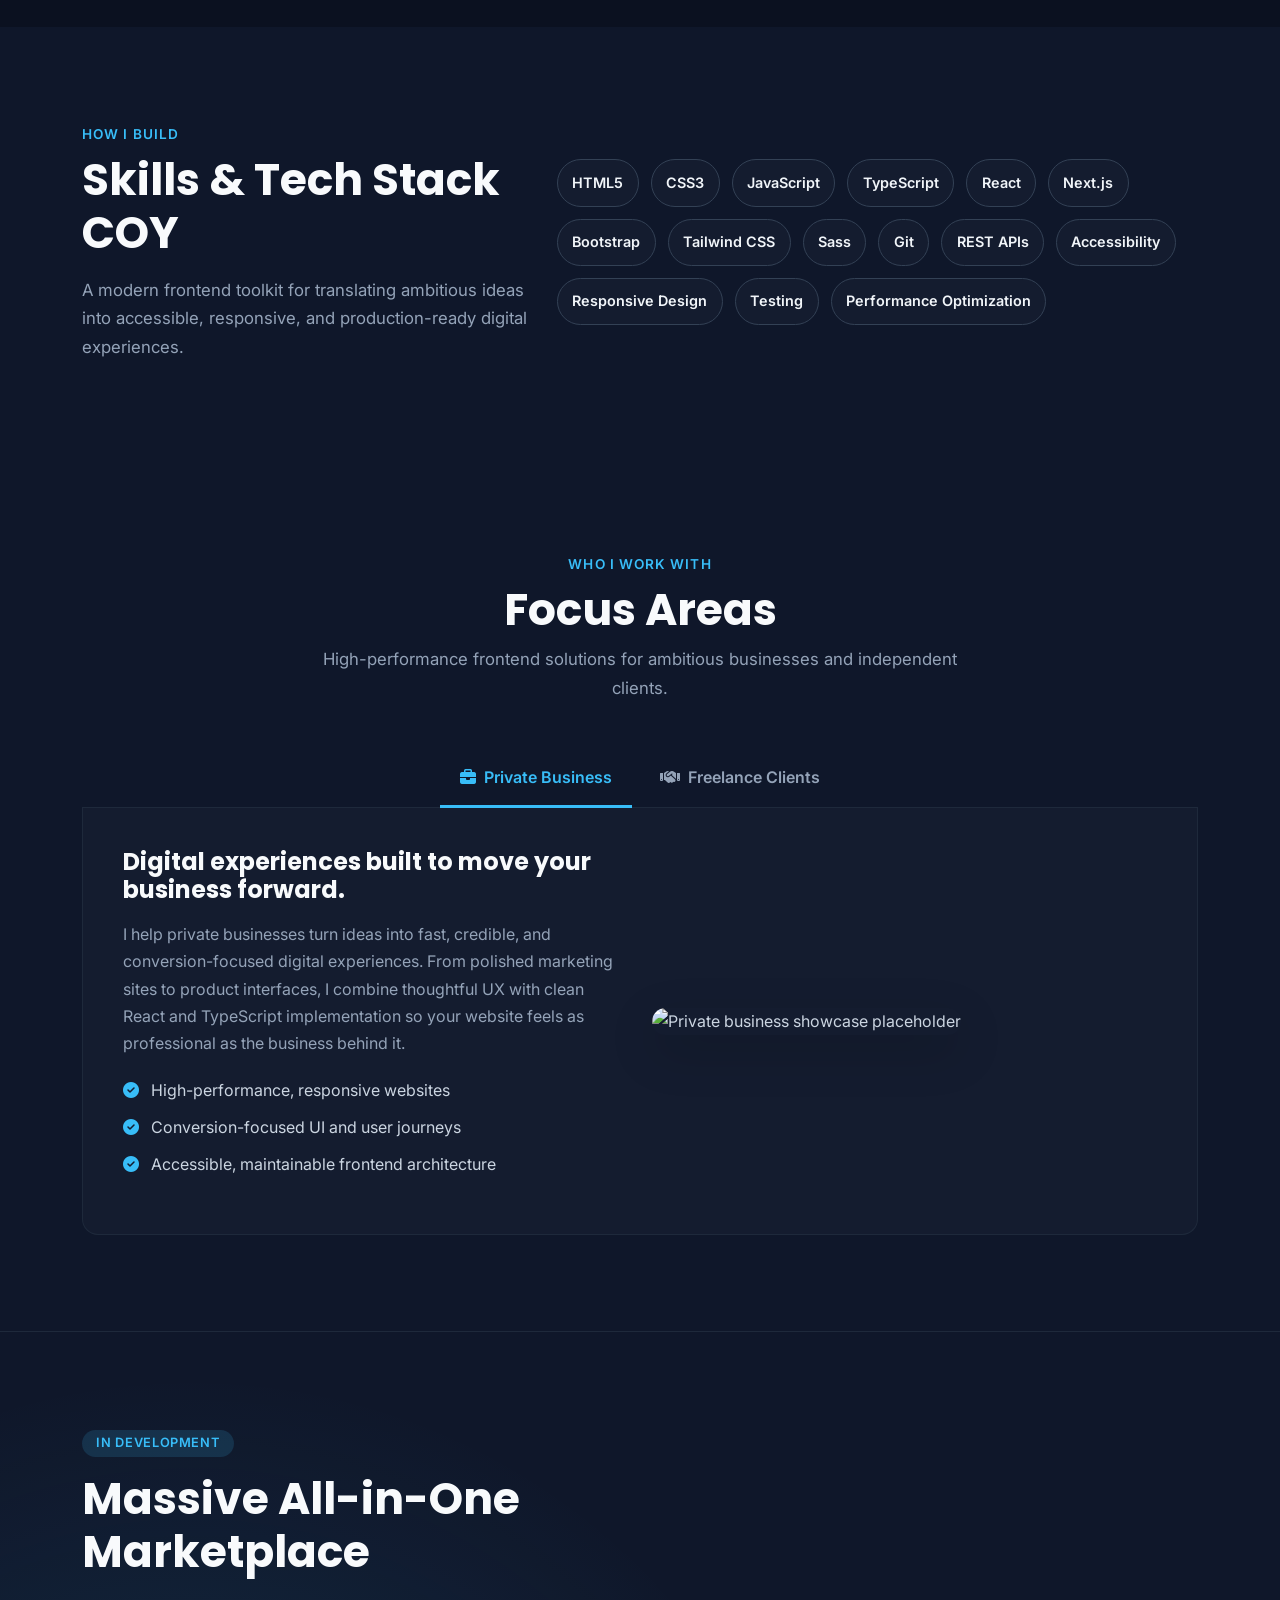
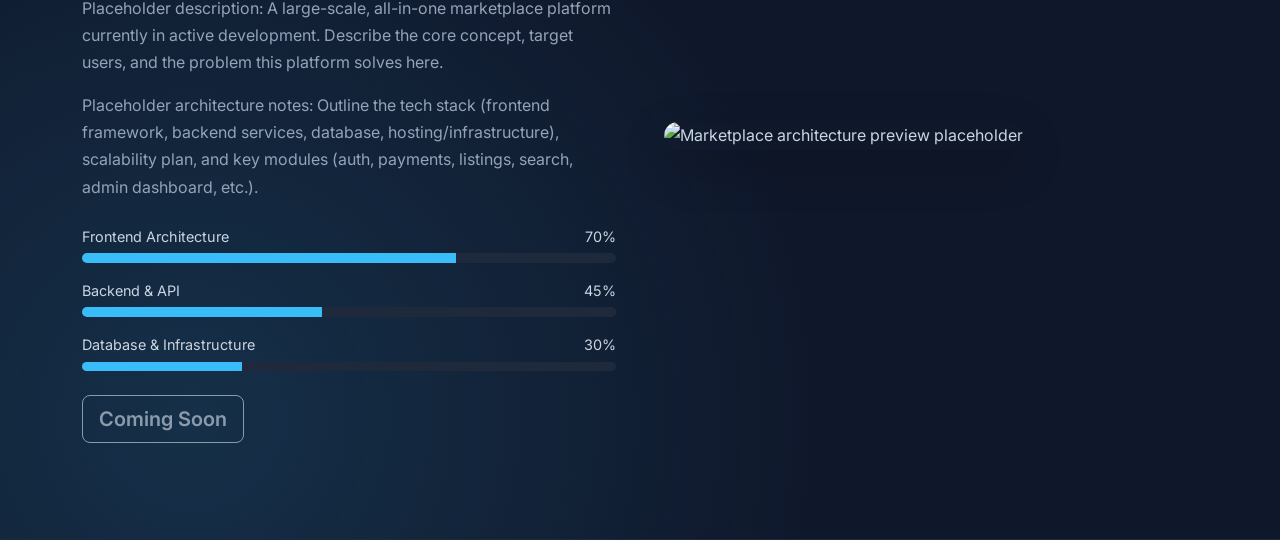
==== commit e8a6afdc: "UPDATE" ====
--- a/index.html
+++ b/index.html
@@ -131,7 +131,7 @@
       <div class="row align-items-center g-4">
         <div class="col-lg-5">
           <p class="section-eyebrow">How I Build</p>
-          <h2 class="section-heading mb-3">Skills &amp; Tech Stack</h2>
+          <h2 class="section-heading mb-3">Skills &amp; Tech Stack COY</h2>
           <p class="section-subheading mb-0">
             A modern frontend toolkit for translating ambitious ideas into accessible,
             responsive, and production-ready digital experiences.
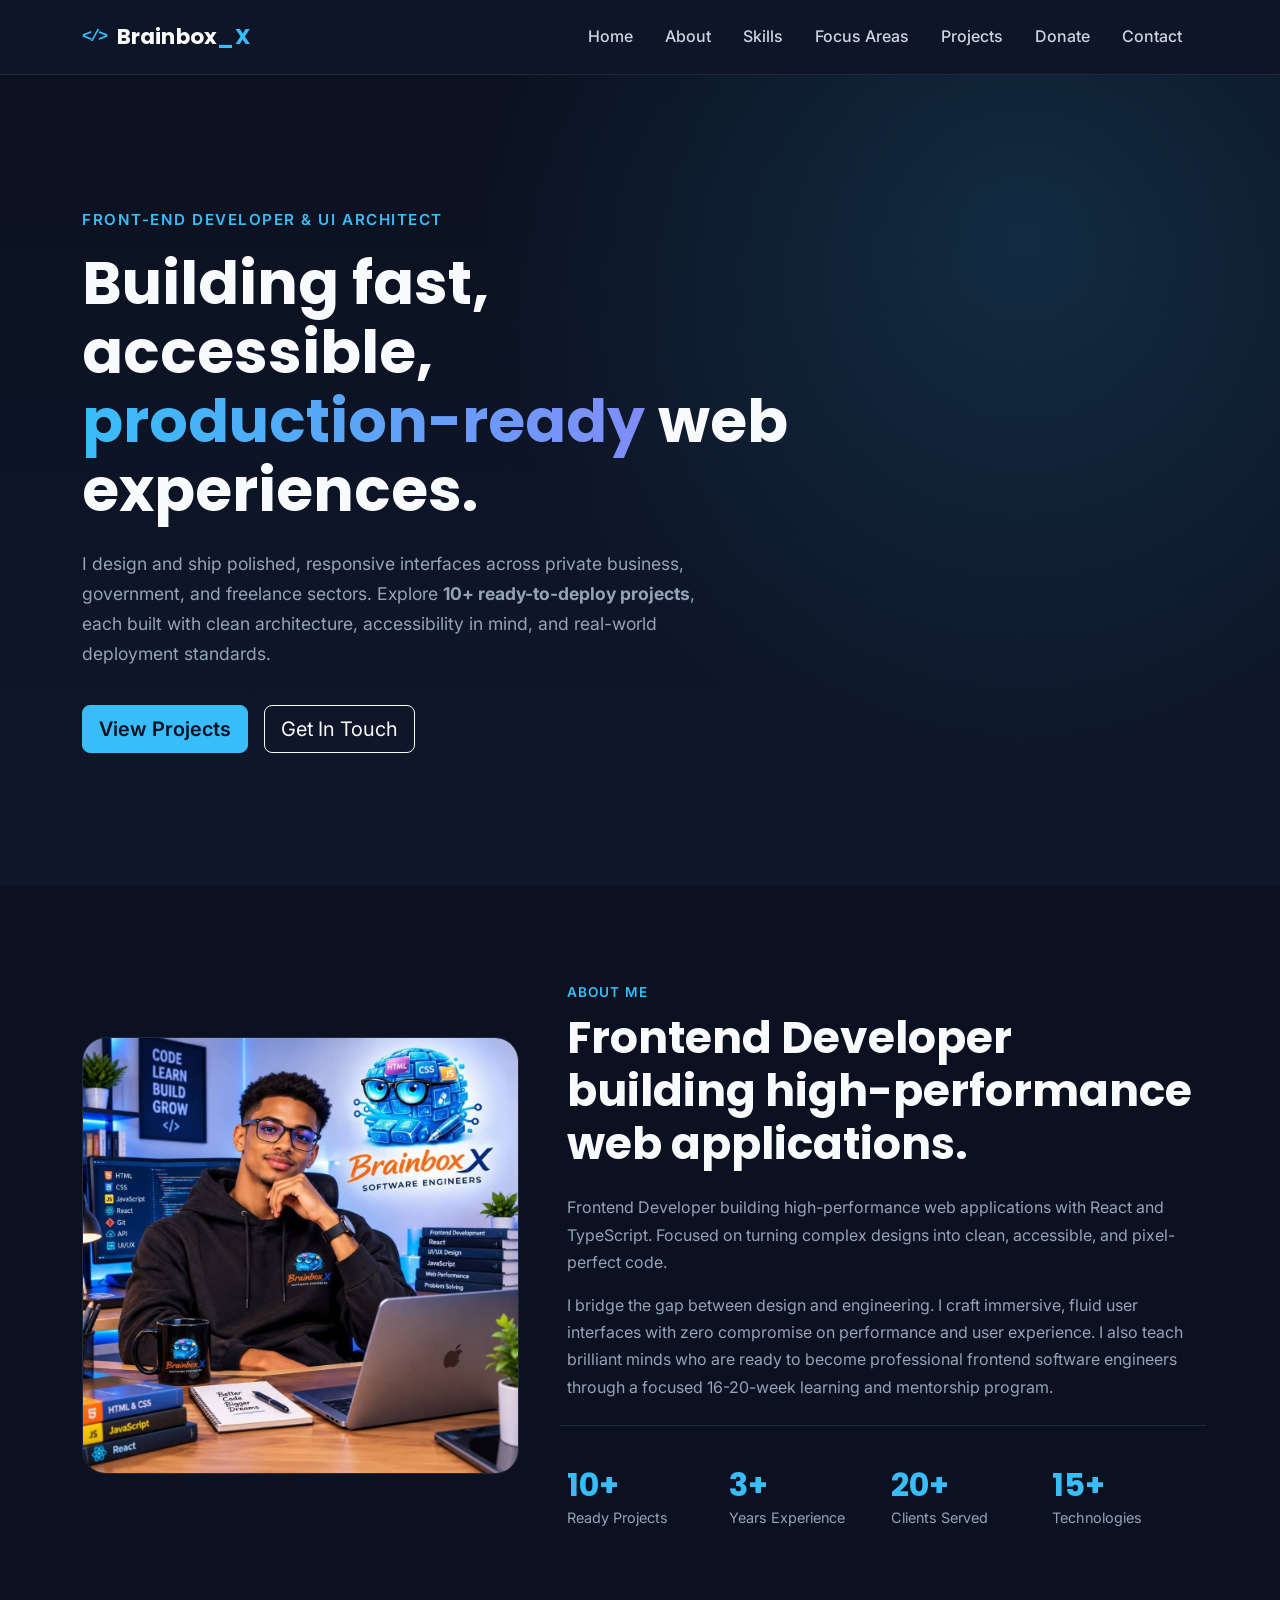
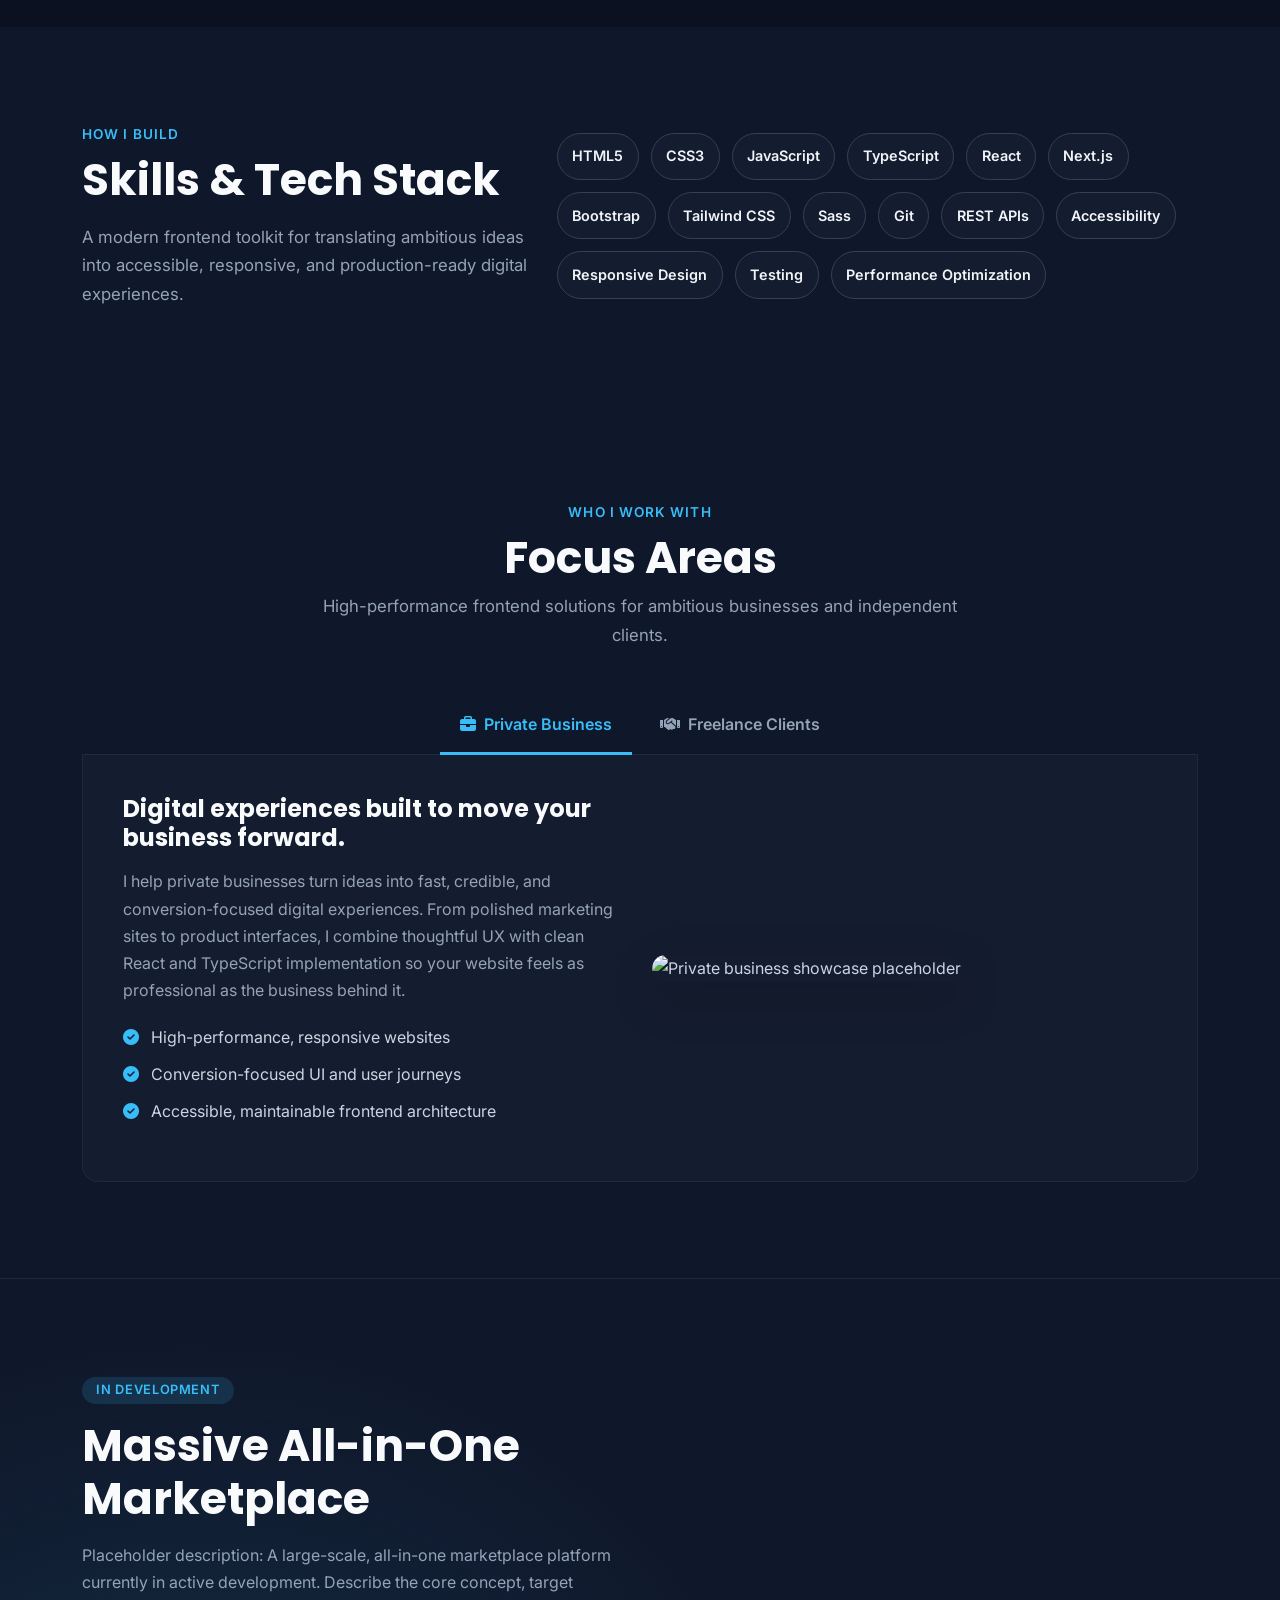
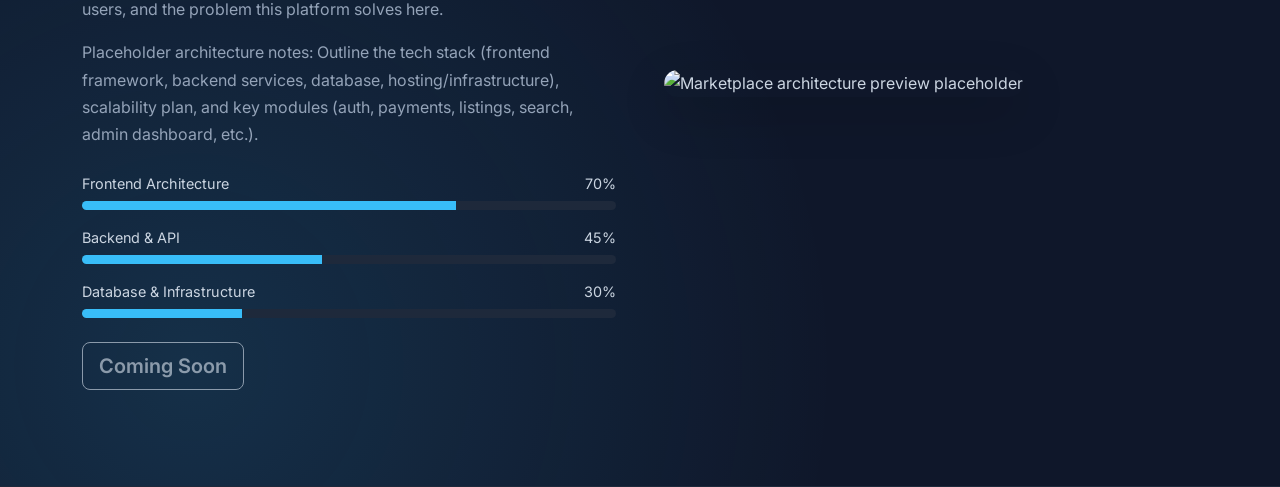
==== commit bdd5267f: "UPDATE" ====
--- a/index.html
+++ b/index.html
@@ -131,7 +131,7 @@
       <div class="row align-items-center g-4">
         <div class="col-lg-5">
           <p class="section-eyebrow">How I Build</p>
-          <h2 class="section-heading mb-3">Skills &amp; Tech Stack COY</h2>
+          <h2 class="section-heading mb-3">Skills &amp; Tech Stack</h2>
           <p class="section-subheading mb-0">
             A modern frontend toolkit for translating ambitious ideas into accessible,
             responsive, and production-ready digital experiences.
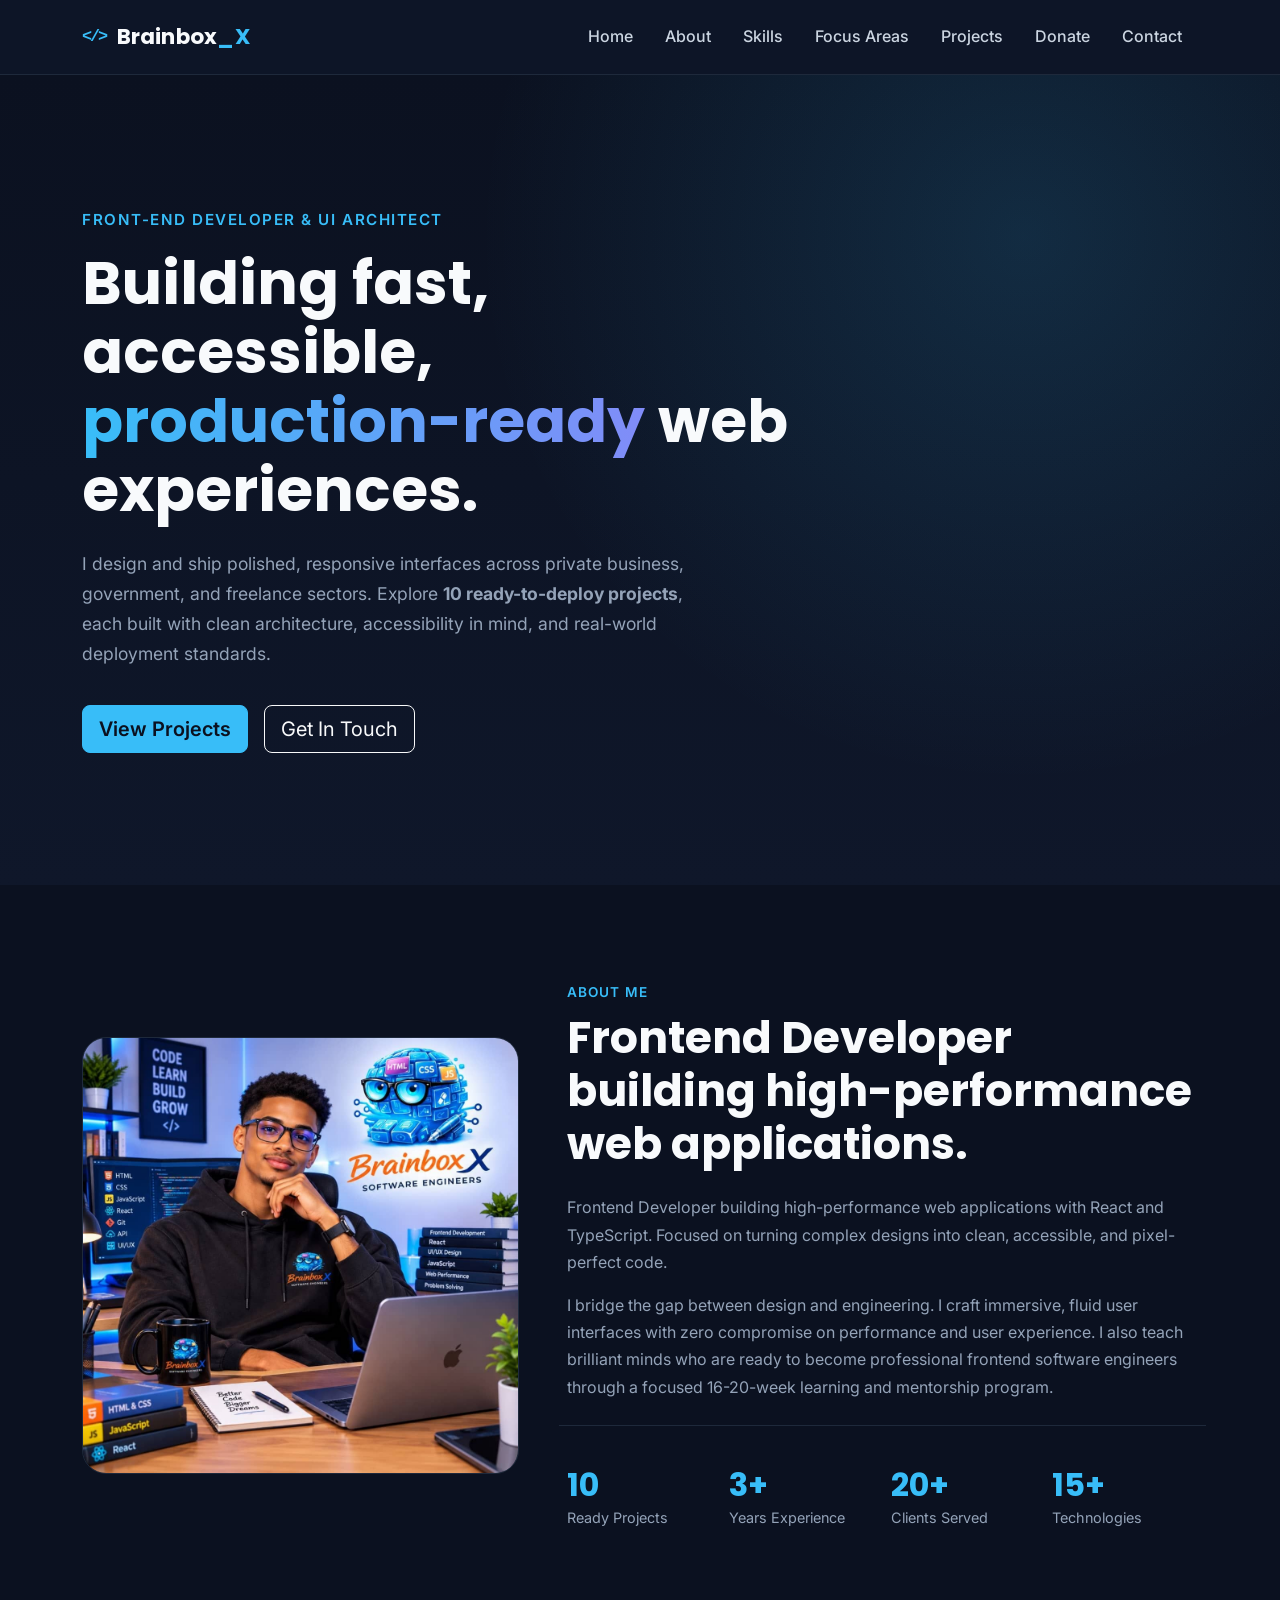
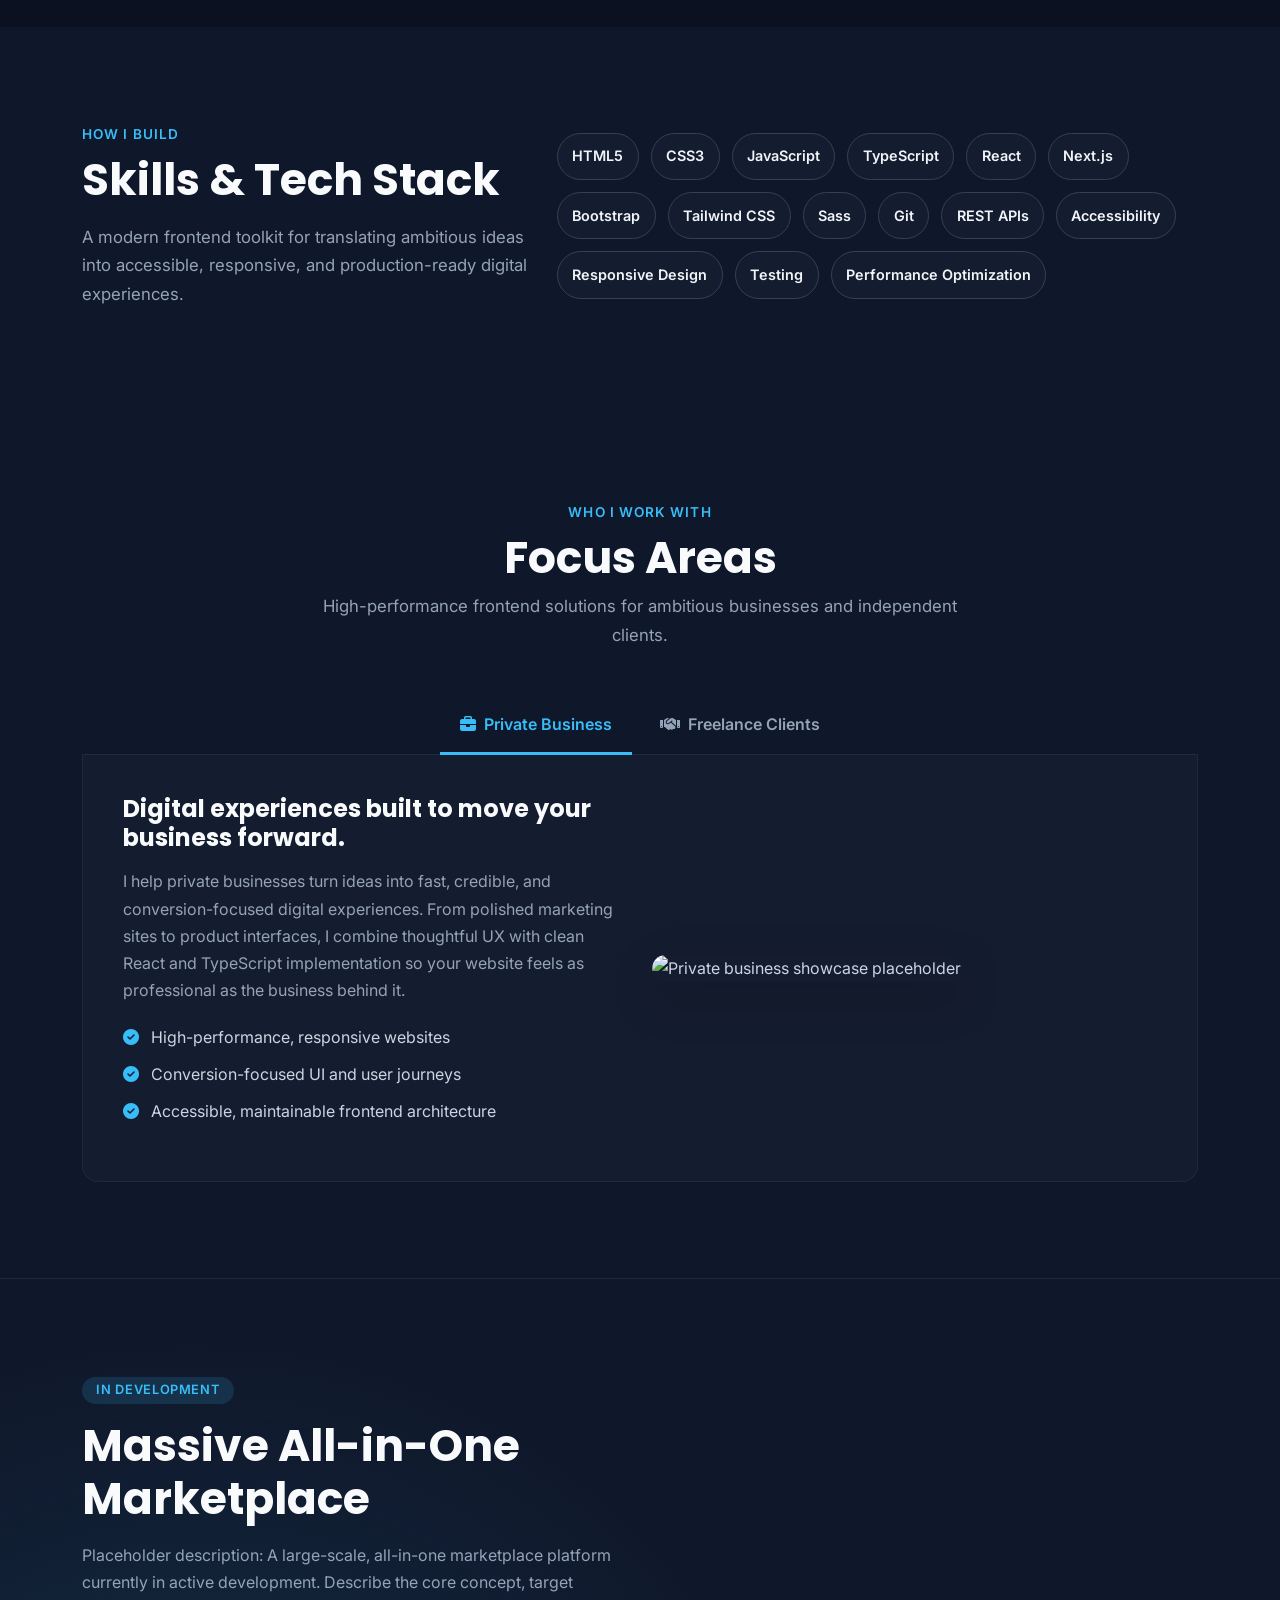
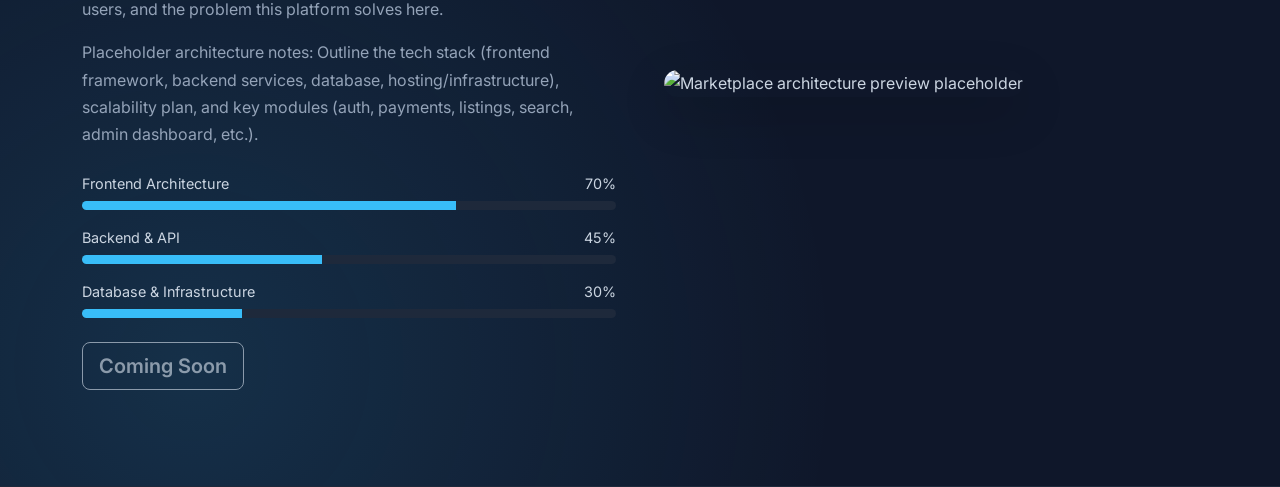
==== commit f0b520cd: "update" ====
--- a/index.html
+++ b/index.html
@@ -41,7 +41,7 @@
           <li class="nav-item"><a class="nav-link" href="index.html#skills">Skills</a></li>
           <li class="nav-item"><a class="nav-link" href="index.html#focus-areas">Focus Areas</a></li>
           <li class="nav-item"><a class="nav-link" href="projects.html">Projects</a></li>
-          <li class="nav-item"><a class="nav-link" href="contact.html#donate">Donate</a></li>
+          <li class="nav-item"><a class="nav-link" href="payment.html">Donate</a></li>
           <li class="nav-item"><a class="nav-link" href="contact.html#contact">Contact</a></li>
         </ul>
       </div>
@@ -63,7 +63,7 @@
           <!-- TODO: Replace with your own introduction paragraph -->
           <p class="hero-subtext">
             I design and ship polished, responsive interfaces across private business, government,
-            and freelance sectors. Explore <strong>10+ ready-to-deploy projects</strong>, each built
+            and freelance sectors. Explore <strong>10 ready-to-deploy projects</strong>, each built
             with clean architecture, accessibility in mind, and real-world deployment standards.
           </p>
           <div class="hero-cta d-flex flex-wrap justify-content-center justify-content-lg-start gap-3">
@@ -102,7 +102,7 @@
           </p>
           <div class="row g-3 about-stats">
             <div class="col-6 col-md-3">
-              <h3 class="stat-number">10+</h3>
+              <h3 class="stat-number">10</h3>
               <p class="stat-label">Ready Projects</p>
             </div>
             <div class="col-6 col-md-3">
@@ -321,7 +321,7 @@
         <div class="col-md-6 col-lg-4">
           <div class="card project-card h-100">
             <!-- TODO: Replace with project screenshot -->
-            <img src="https://via.placeholder.com/400x240?text=Mobile+Car+Detailing" class="card-img-top" alt="Mobile Car Detailing project placeholder">
+            <div class="project-image-strip"><img src="Image/Mobile-Car-Detailing-1.jpg" class="card-img-top" alt="Mobile Car Detailing project screenshot 1"><img src="Image/Mobile-Car-Detailing-2.jpg" class="card-img-top" alt="Mobile Car Detailing project screenshot 2"></div>
             <div class="card-body d-flex flex-column">
               <h3 class="card-title h5">Mobile-Car-Detailing</h3>
               <!-- TODO: Replace with a 1-2 sentence project description -->
@@ -342,7 +342,7 @@
 
         <div class="col-md-6 col-lg-4">
           <div class="card project-card h-100">
-            <img src="https://via.placeholder.com/400x240?text=Loan+Website" class="card-img-top" alt="Loan website project placeholder">
+            <div class="project-image-strip"><img src="Image/Loan-website-1.jpg" class="card-img-top" alt="Loan website project screenshot 1"><img src="Image/Loan-website-2.jpg" class="card-img-top" alt="Loan website project screenshot 2"></div>
             <div class="card-body d-flex flex-column">
               <h3 class="card-title h5">Loan-website</h3>
               <p class="card-text text-body-secondary project-description">
@@ -362,7 +362,7 @@
 
         <div class="col-md-6 col-lg-4">
           <div class="card project-card h-100">
-            <img src="https://via.placeholder.com/400x240?text=Barbershops+Hair+Salons" class="card-img-top" alt="Barbershops and hair salons project placeholder">
+            <div class="project-image-strip"><img src="Image/Barbershops-Hair-Salons-1.jpg" class="card-img-top" alt="Barbershops and hair salons project screenshot 1"><img src="Image/Barbershops-Hair-Salons-2.jpg" class="card-img-top" alt="Barbershops and hair salons project screenshot 2"></div>
             <div class="card-body d-flex flex-column">
               <h3 class="card-title h5">Barbershops-Hair-Salons</h3>
               <p class="card-text text-body-secondary project-description">
@@ -382,7 +382,7 @@
 
         <div class="col-md-6 col-lg-4">
           <div class="card project-card h-100">
-            <img src="https://via.placeholder.com/400x240?text=School+Website" class="card-img-top" alt="School website project placeholder">
+            <div class="project-image-strip"><img src="Image/School-website-1.jpg" class="card-img-top" alt="School website project screenshot 1"><img src="Image/School-website-2.jpg" class="card-img-top" alt="School website project screenshot 2"></div>
             <div class="card-body d-flex flex-column">
               <h3 class="card-title h5">School-website</h3>
               <p class="card-text text-body-secondary project-description">
@@ -402,7 +402,7 @@
 
         <div class="col-md-6 col-lg-4">
           <div class="card project-card h-100">
-            <img src="https://via.placeholder.com/400x240?text=Car+Wrap+Advert" class="card-img-top" alt="Car wrap advertising project placeholder">
+            <div class="project-image-strip"><img src="Image/Car-wrap-advert-1.jpg" class="card-img-top" alt="Car wrap advertising project screenshot 1"><img src="Image/Car-wrap-advert-2.jpg" class="card-img-top" alt="Car wrap advertising project screenshot 2"></div>
             <div class="card-body d-flex flex-column">
               <h3 class="card-title h5">Car-wrap-advert</h3>
               <p class="card-text text-body-secondary project-description">
@@ -422,7 +422,7 @@
 
         <div class="col-md-6 col-lg-4">
           <div class="card project-card h-100">
-            <img src="https://via.placeholder.com/400x240?text=Spas+Massage+Therapists" class="card-img-top" alt="Spas and massage therapists project placeholder">
+            <div class="project-image-strip"><img src="Image/Spas-Massage-Therapists-1.jpg" class="card-img-top" alt="Spas and massage therapists project screenshot 1"><img src="Image/Spas-Massage-Therapists-2.jpg" class="card-img-top" alt="Spas and massage therapists project screenshot 2"></div>
             <div class="card-body d-flex flex-column">
               <h3 class="card-title h5">Spas-Massage-Therapists</h3>
               <p class="card-text text-body-secondary project-description">
@@ -442,7 +442,7 @@
 
         <div class="col-md-6 col-lg-4">
           <div class="card project-card h-100">
-            <img src="https://via.placeholder.com/400x240?text=Nail+Tech+Lash+Arts" class="card-img-top" alt="Nail tech and lash arts project placeholder">
+            <div class="project-image-strip"><img src="Image/nail-tech-lash-arts-1.jpg" class="card-img-top" alt="Nail tech and lash arts project screenshot 1"><img src="Image/nail-tech-lash-arts-2.jpg" class="card-img-top" alt="Nail tech and lash arts project screenshot 2"></div>
             <div class="card-body d-flex flex-column">
               <h3 class="card-title h5">nail-tech-lash-arts</h3>
               <p class="card-text text-body-secondary project-description">
@@ -462,47 +462,53 @@
 
         <div class="col-md-6 col-lg-4">
           <div class="card project-card h-100">
-            <img src="https://via.placeholder.com/400x240?text=Project+08" class="card-img-top" alt="Project 08 screenshot placeholder">
-            <div class="card-body d-flex flex-column">
-              <h3 class="card-title h5">Project Title 08</h3>
-              <p class="card-text text-body-secondary">
-                Placeholder description of Project 08. Summarize the purpose, stack, and key
-                feature of this project in one or two sentences.
-              </p>
-              <div class="mt-auto d-flex gap-2 pt-2">
-                <a href="#" class="btn btn-sm btn-accent flex-fill">Live Link</a>
-              </div>
-            </div>
-          </div>
-        </div>
-
-        <div class="col-md-6 col-lg-4">
-          <div class="card project-card h-100">
-            <img src="https://via.placeholder.com/400x240?text=Project+09" class="card-img-top" alt="Project 09 screenshot placeholder">
-            <div class="card-body d-flex flex-column">
-              <h3 class="card-title h5">Project Title 09</h3>
-              <p class="card-text text-body-secondary">
-                Placeholder description of Project 09. Summarize the purpose, stack, and key
-                feature of this project in one or two sentences.
-              </p>
-              <div class="mt-auto d-flex gap-2 pt-2">
-                <a href="#" class="btn btn-sm btn-accent flex-fill">Live Link</a>
-              </div>
-            </div>
-          </div>
-        </div>
-
-        <div class="col-md-6 col-lg-4">
-          <div class="card project-card h-100">
-            <img src="https://via.placeholder.com/400x240?text=Project+10" class="card-img-top" alt="Project 10 screenshot placeholder">
-            <div class="card-body d-flex flex-column">
-              <h3 class="card-title h5">Project Title 10</h3>
-              <p class="card-text text-body-secondary">
-                Placeholder description of Project 10. Summarize the purpose, stack, and key
-                feature of this project in one or two sentences.
-              </p>
-              <div class="mt-auto d-flex gap-2 pt-2">
-                <a href="#" class="btn btn-sm btn-accent flex-fill">Live Link</a>
+            <div class="project-image-strip"><img src="Image/Tattoo-Piercing-Studios-1.jpg" class="card-img-top" alt="Tattoo and piercing studios project screenshot 1"><img src="Image/Tattoo-Piercing-Studios-2.jpg" class="card-img-top" alt="Tattoo and piercing studios project screenshot 2"></div>
+            <div class="card-body d-flex flex-column">
+              <h3 class="card-title h5">Tattoo-Piercing-Studios</h3>
+              <p class="card-text text-body-secondary project-description">
+                A professional online presence for tattoo and piercing studios, presenting the studio's
+                creative work and services while guiding prospective clients toward an appointment inquiry.
+              </p>
+              <p class="project-advantage"><strong>Advantage</strong>Builds confidence with a professional first impression and a clear path from inspiration to studio inquiry.</p>
+              <div class="mt-auto d-flex gap-2 pt-2">
+                <a href="https://brainbox928-boop.github.io/Tattoo-Piercing-Studios/" class="btn btn-sm btn-accent flex-fill" target="_blank" rel="noopener noreferrer">Live Link</a>
+              </div>
+            </div>
+          </div>
+        </div>
+
+        <div class="col-md-6 col-lg-4">
+          <div class="card project-card h-100">
+            <div class="project-image-strip"><img src="Image/Personal-Trainers-Gyms-1.jpg" class="card-img-top" alt="Personal trainers and gyms project screenshot 1"><img src="Image/Personal-Trainers-Gyms-2.jpg" class="card-img-top" alt="Personal trainers and gyms project screenshot 2"></div>
+            <div class="card-body d-flex flex-column">
+              <h3 class="card-title h5">Personal-Trainers-Gyms</h3>
+              <p class="card-text text-body-secondary project-description">
+                A fitness studio website presenting one-to-one coaching, virtual group classes, trainer
+                profiles, progress tracking, nutrition guidance, and equipment-free home workouts.
+              </p>
+              <p class="project-advantage"><strong>Advantage</strong>Connects in-studio expertise with practical at-home training, helping members keep their progress going wherever they work out.</p>
+              <div class="mt-auto d-flex gap-2 pt-2">
+                <a href="https://brainbox928-boop.github.io/Personal-Trainers-Gyms/" class="btn btn-sm btn-accent flex-fill" target="_blank" rel="noopener noreferrer">Live Link</a>
+              </div>
+            </div>
+          </div>
+        </div>
+
+        <div class="col-md-6 col-lg-4">
+          <div class="card project-card h-100">
+            <div class="project-image-strip"><img src="Image/House-Cleaning-Services-1.jpg" class="card-img-top" alt="House Cleaning Services project screenshot 1"><img src="Image/House-Cleaning-Services-2.jpg" class="card-img-top" alt="House Cleaning Services project screenshot 2"></div>
+            <div class="card-body d-flex flex-column">
+              <h3 class="card-title h5">House-Cleaning-Services</h3>
+              <p class="card-text text-body-secondary project-description">
+                A focused web presence for a house-cleaning service, presenting the brand and core
+                message in a clean, easy-to-scan layout for prospective customers.
+              </p>
+              <p class="project-advantage">
+                <strong>Advantage</strong>
+                Gives a local cleaning business a clear, professional online presence that is easy for visitors to understand.
+              </p>
+              <div class="mt-auto d-flex gap-2 pt-2">
+                <a href="https://brainbox928-boop.github.io/House-Cleaning-Services/" class="btn btn-sm btn-accent flex-fill" target="_blank" rel="noopener noreferrer">Live Link</a>
               </div>
             </div>
           </div>
@@ -513,36 +519,7 @@
   </section>
 
   <!-- ============================================= -->
-  <!-- 6. FINANCIAL SUPPORT (DONATION) -->
-  <!-- ============================================= -->
-  <section id="donate" class="section-padding donate-section text-center d-none">
-    <div class="container">
-      <p class="section-eyebrow">Support This Work</p>
-      <h2 class="section-heading mb-3">Fuel More Open, Free-to-Use Projects</h2>
-      <!-- TODO: Replace with your own donation appeal message -->
-      <p class="section-subheading mx-auto mb-5">
-        If any of these projects have helped you, consider supporting continued development
-        through one of the platforms below. Every contribution helps keep this work going.
-      </p>
-      <div class="d-flex flex-wrap justify-content-center gap-3">
-        <!-- TODO: Replace href with your Buy Me a Coffee link -->
-        <a href="#" class="btn btn-donate btn-coffee btn-lg">
-          <i class="fa-solid fa-mug-hot me-2"></i>Buy Me a Coffee
-        </a>
-        <!-- TODO: Replace href with your PayPal.me link -->
-        <a href="#" class="btn btn-donate btn-paypal btn-lg">
-          <i class="fa-brands fa-paypal me-2"></i>PayPal
-        </a>
-        <!-- TODO: Replace href with your crypto donation page / wallet link -->
-        <a href="#" class="btn btn-donate btn-crypto btn-lg">
-          <i class="fa-solid fa-bitcoin-sign me-2"></i>Crypto
-        </a>
-      </div>
-    </div>
-  </section>
-
-  <!-- ============================================= -->
-  <!-- 7. CONTACT & SOCIAL CHANNELS (FOOTER) -->
+  <!-- 6. CONTACT & SOCIAL CHANNELS (FOOTER) -->
   <!-- ============================================= -->
   <footer id="contact" class="footer-section section-padding d-none">
     <div class="container">
@@ -552,7 +529,9 @@
           <h2 class="section-heading mb-4">Contact Me</h2>
 
           <!-- Bootstrap Contact Form Layout — connect to your backend / form service (e.g. Formspree) -->
-          <form class="contact-form" action="#" method="POST" novalidate>
+          <form class="contact-form" action="https://formspree.io/f/xaenzpwo" method="POST">
+            <input type="hidden" name="_subject" value="Portfolio contact form">
+            <input class="formspree-honeypot" type="text" name="_gotcha" tabindex="-1" autocomplete="off" aria-hidden="true">
             <div class="row g-3">
               <div class="col-md-6">
                 <label for="contactName" class="form-label">Name</label>
--- a/style.css
+++ b/style.css
@@ -347,9 +347,11 @@
    5. PROJECT GRID / CARDS
    ================================================================= */
 .project-card {
+  --bs-card-color: var(--slate-300);
   background-color: var(--slate-850);
   border: 1px solid var(--slate-800);
   border-radius: 1rem;
+  color: var(--slate-300);
   overflow: hidden;
   transition: transform 0.25s ease, box-shadow 0.25s ease, border-color 0.25s ease;
 }
@@ -360,14 +362,159 @@
   box-shadow: 0 20px 35px -15px rgba(56, 189, 248, 0.25);
 }
 
-.project-card .card-img-top {
+.project-image-strip {
+  display: grid;
+  grid-template-columns: repeat(2, minmax(0, 1fr));
+  gap: 2px;
+  background-color: var(--slate-800);
+}
+
+.project-image-strip .card-img-top {
+  width: 100%;
   height: 200px;
   object-fit: cover;
   background-color: var(--slate-800);
+  cursor: zoom-in;
+  transition: opacity 0.2s ease;
+}
+
+.project-image-strip .card-img-top:hover,
+.project-image-strip .card-img-top:focus {
+  opacity: 0.8;
+}
+
+.image-lightbox {
+  position: fixed;
+  inset: 0;
+  z-index: 2000;
+  display: none;
+  align-items: center;
+  justify-content: center;
+  padding: 4rem 1.5rem 1.5rem;
+  background-color: rgba(2, 6, 23, 0.92);
+}
+
+.image-lightbox.is-open {
+  display: flex;
+}
+
+.image-lightbox-image {
+  max-width: min(1200px, 100%);
+  max-height: calc(100vh - 5.5rem);
+  width: auto;
+  height: auto;
+  object-fit: contain;
+  border: 1px solid var(--slate-700);
+  box-shadow: 0 24px 60px rgba(0, 0, 0, 0.5);
+}
+
+.image-lightbox-close {
+  position: absolute;
+  top: 1rem;
+  right: 1rem;
+  width: 2.75rem;
+  height: 2.75rem;
+  border: 1px solid var(--slate-600);
+  border-radius: 50%;
+  color: var(--slate-50);
+  background-color: var(--slate-850);
+  font-size: 1.75rem;
+  line-height: 1;
+  cursor: pointer;
+}
+
+.image-lightbox-close:hover,
+.image-lightbox-close:focus {
+  color: var(--accent);
+  border-color: var(--accent);
+}
+
+.lightbox-open {
+  overflow: hidden;
 }
 
 .project-card .card-title {
   color: var(--slate-50);
+}
+
+.featured-case-study {
+  margin-bottom: 3rem;
+  padding-bottom: 3rem;
+  border-bottom: 1px solid var(--slate-700);
+  scroll-margin-top: 6rem;
+}
+
+.case-study-gallery .card-img-top {
+  height: 280px;
+}
+
+.case-study-summary {
+  margin-bottom: 1.5rem;
+  color: var(--slate-100);
+  font-size: 1.15rem;
+}
+
+.case-study-details {
+  display: grid;
+  grid-template-columns: repeat(2, minmax(0, 1fr));
+  gap: 1rem 1.5rem;
+  margin-bottom: 1.5rem;
+}
+
+.case-study-details h3 {
+  margin-bottom: 0.35rem;
+  color: var(--slate-50);
+  font-size: 1rem;
+}
+
+.case-study-details p,
+.case-study-note {
+  color: var(--slate-300);
+  font-size: 0.94rem;
+  line-height: 1.6;
+}
+
+.case-study-stack {
+  color: var(--slate-100);
+}
+
+.case-study-note {
+  padding-left: 0.85rem;
+  border-left: 3px solid var(--accent);
+}
+
+.project-case-study {
+  margin-top: 0.25rem;
+  color: var(--slate-300);
+  font-size: 0.9rem;
+}
+
+.project-case-study summary {
+  width: fit-content;
+  color: var(--accent);
+  cursor: pointer;
+  font-weight: 600;
+}
+
+.project-case-study summary:focus-visible {
+  outline: 2px solid var(--accent);
+  outline-offset: 3px;
+}
+
+.project-case-study dl {
+  display: grid;
+  gap: 0.65rem;
+  margin: 0.75rem 0 0;
+}
+
+.project-case-study dt {
+  color: var(--slate-50);
+  font-size: 0.82rem;
+}
+
+.project-case-study dd {
+  margin: 0.1rem 0 0;
+  line-height: 1.5;
 }
 
 .project-description {
@@ -391,6 +538,16 @@
   font-size: 0.78rem;
   letter-spacing: 0.04em;
   text-transform: uppercase;
+}
+
+@media (max-width: 767.98px) {
+  .case-study-gallery .card-img-top {
+    height: 200px;
+  }
+
+  .case-study-details {
+    grid-template-columns: 1fr;
+  }
 }
 
 /* =================================================================
@@ -417,6 +574,215 @@
 .btn-coffee:hover { border-color: #f59e0b; color: #f59e0b; }
 .btn-paypal:hover { border-color: #0ea5e9; color: #0ea5e9; }
 .btn-crypto:hover { border-color: #f7931a; color: #f7931a; }
+
+.payment-heading {
+  color: var(--slate-50);
+}
+
+.payment-choice {
+  max-width: 32rem;
+  margin-right: auto;
+  margin-left: auto;
+}
+
+.payment-choice .form-select {
+  background-color: var(--slate-850);
+  border: 1px solid var(--accent);
+  color: var(--slate-100);
+}
+
+.payment-option[hidden] {
+  display: none;
+}
+
+.payment-icon {
+  display: inline-flex;
+  align-items: center;
+  justify-content: center;
+  width: 3rem;
+  height: 3rem;
+  border-radius: 50%;
+  color: #f7931a;
+  background-color: rgba(247, 147, 26, 0.15);
+  font-size: 1.75rem;
+  font-weight: 700;
+}
+
+.crypto-card,
+.manual-payment-panel,
+.crypto-proof-panel {
+  border: 1px solid var(--slate-800);
+  background-color: var(--slate-850);
+  border-radius: 1rem;
+}
+
+.crypto-card {
+  overflow: hidden;
+  transition: transform 0.2s ease, border-color 0.2s ease;
+}
+
+.crypto-card:hover {
+  transform: translateY(-4px);
+  border-color: var(--accent);
+}
+
+.crypto-qr-wrap {
+  display: flex;
+  align-items: center;
+  justify-content: center;
+  min-height: 240px;
+  padding: 1.25rem;
+  background-color: var(--slate-100);
+}
+
+.crypto-qr {
+  width: 210px;
+  height: 210px;
+  object-fit: contain;
+  cursor: zoom-in;
+  transition: opacity 0.2s ease;
+}
+
+.crypto-qr:hover,
+.crypto-qr:focus {
+  opacity: 0.8;
+}
+
+.crypto-card-body {
+  padding: 1.25rem;
+}
+
+.crypto-card .form-label,
+.payment-form .form-label {
+  color: var(--slate-300);
+  font-weight: 500;
+}
+
+.payment-badge {
+  padding: 0.25rem 0.55rem;
+  border: 1px solid var(--slate-700);
+  border-radius: 999px;
+  color: var(--accent);
+  font-size: 0.72rem;
+  font-weight: 700;
+  letter-spacing: 0.08em;
+}
+
+.copy-field {
+  display: flex;
+  gap: 0.5rem;
+}
+
+.copy-field .form-control {
+  min-width: 0;
+  font-size: 0.82rem;
+}
+
+.btn-copy {
+  flex: 0 0 2.75rem;
+  border: 1px solid var(--slate-700);
+  color: var(--slate-200);
+  background-color: var(--slate-900);
+}
+
+.btn-copy:hover,
+.btn-copy:focus {
+  border-color: var(--accent);
+  color: var(--accent);
+}
+
+.manual-payment-panel {
+  padding: clamp(1.25rem, 3vw, 2.5rem);
+}
+
+.payment-steps {
+  display: grid;
+  gap: 0.85rem;
+  padding: 0;
+  margin: 1.5rem 0;
+  list-style: none;
+  color: var(--slate-200);
+}
+
+.payment-steps li {
+  display: flex;
+  align-items: center;
+  gap: 0.75rem;
+}
+
+.payment-steps span {
+  color: var(--accent);
+  font-size: 0.78rem;
+  font-weight: 700;
+  letter-spacing: 0.08em;
+}
+
+.payment-note {
+  padding: 1rem;
+  border-left: 3px solid #f59e0b;
+  color: var(--slate-300);
+  background-color: rgba(245, 158, 11, 0.1);
+  font-size: 0.9rem;
+  line-height: 1.55;
+}
+
+.payment-form .form-control,
+.payment-form .form-select {
+  background-color: var(--slate-900);
+  border: 1px solid var(--slate-700);
+  color: var(--slate-100);
+}
+
+.payment-form .form-control::placeholder {
+  color: var(--slate-400);
+  opacity: 1;
+}
+
+.payment-form .iti {
+  width: 100%;
+}
+
+.payment-form .iti input {
+  width: 100%;
+}
+
+.payment-form .form-control:focus,
+.payment-form .form-select:focus {
+  background-color: var(--slate-900);
+  border-color: var(--accent);
+  color: var(--slate-100);
+  box-shadow: 0 0 0 0.2rem var(--accent-soft);
+}
+
+.payment-form .form-control::file-selector-button {
+  color: var(--slate-100);
+  background-color: var(--slate-800);
+}
+
+.crypto-proof-panel {
+  display: grid;
+  grid-template-columns: minmax(0, 0.8fr) minmax(0, 1.2fr);
+  gap: 2rem;
+  align-items: center;
+  padding: 1.5rem;
+}
+
+.btn-outline-accent {
+  border: 1px solid var(--accent);
+  color: var(--accent);
+}
+
+.btn-outline-accent:hover,
+.btn-outline-accent:focus {
+  color: var(--slate-950);
+  background-color: var(--accent);
+}
+
+@media (max-width: 991.98px) {
+  .crypto-proof-panel {
+    grid-template-columns: 1fr;
+  }
+}
 
 /* =================================================================
    7. CONTACT & FOOTER
@@ -446,6 +812,35 @@
 
 .contact-form .form-control::placeholder {
   color: var(--slate-600);
+}
+
+.formspree-status {
+  margin-top: 0.85rem;
+  padding: 0.75rem 0.9rem;
+  border-left: 3px solid var(--accent);
+  color: var(--slate-300);
+  background-color: rgba(56, 189, 248, 0.08);
+  font-size: 0.9rem;
+  line-height: 1.55;
+}
+
+.formspree-status[hidden] {
+  display: none;
+}
+
+.formspree-status a {
+  color: var(--accent);
+  text-decoration: underline;
+  text-underline-offset: 0.15em;
+}
+
+.formspree-status.is-error {
+  border-color: #f87171;
+  background-color: rgba(248, 113, 113, 0.08);
+}
+
+.formspree-honeypot {
+  display: none !important;
 }
 
 .social-icons .social-icon-link {
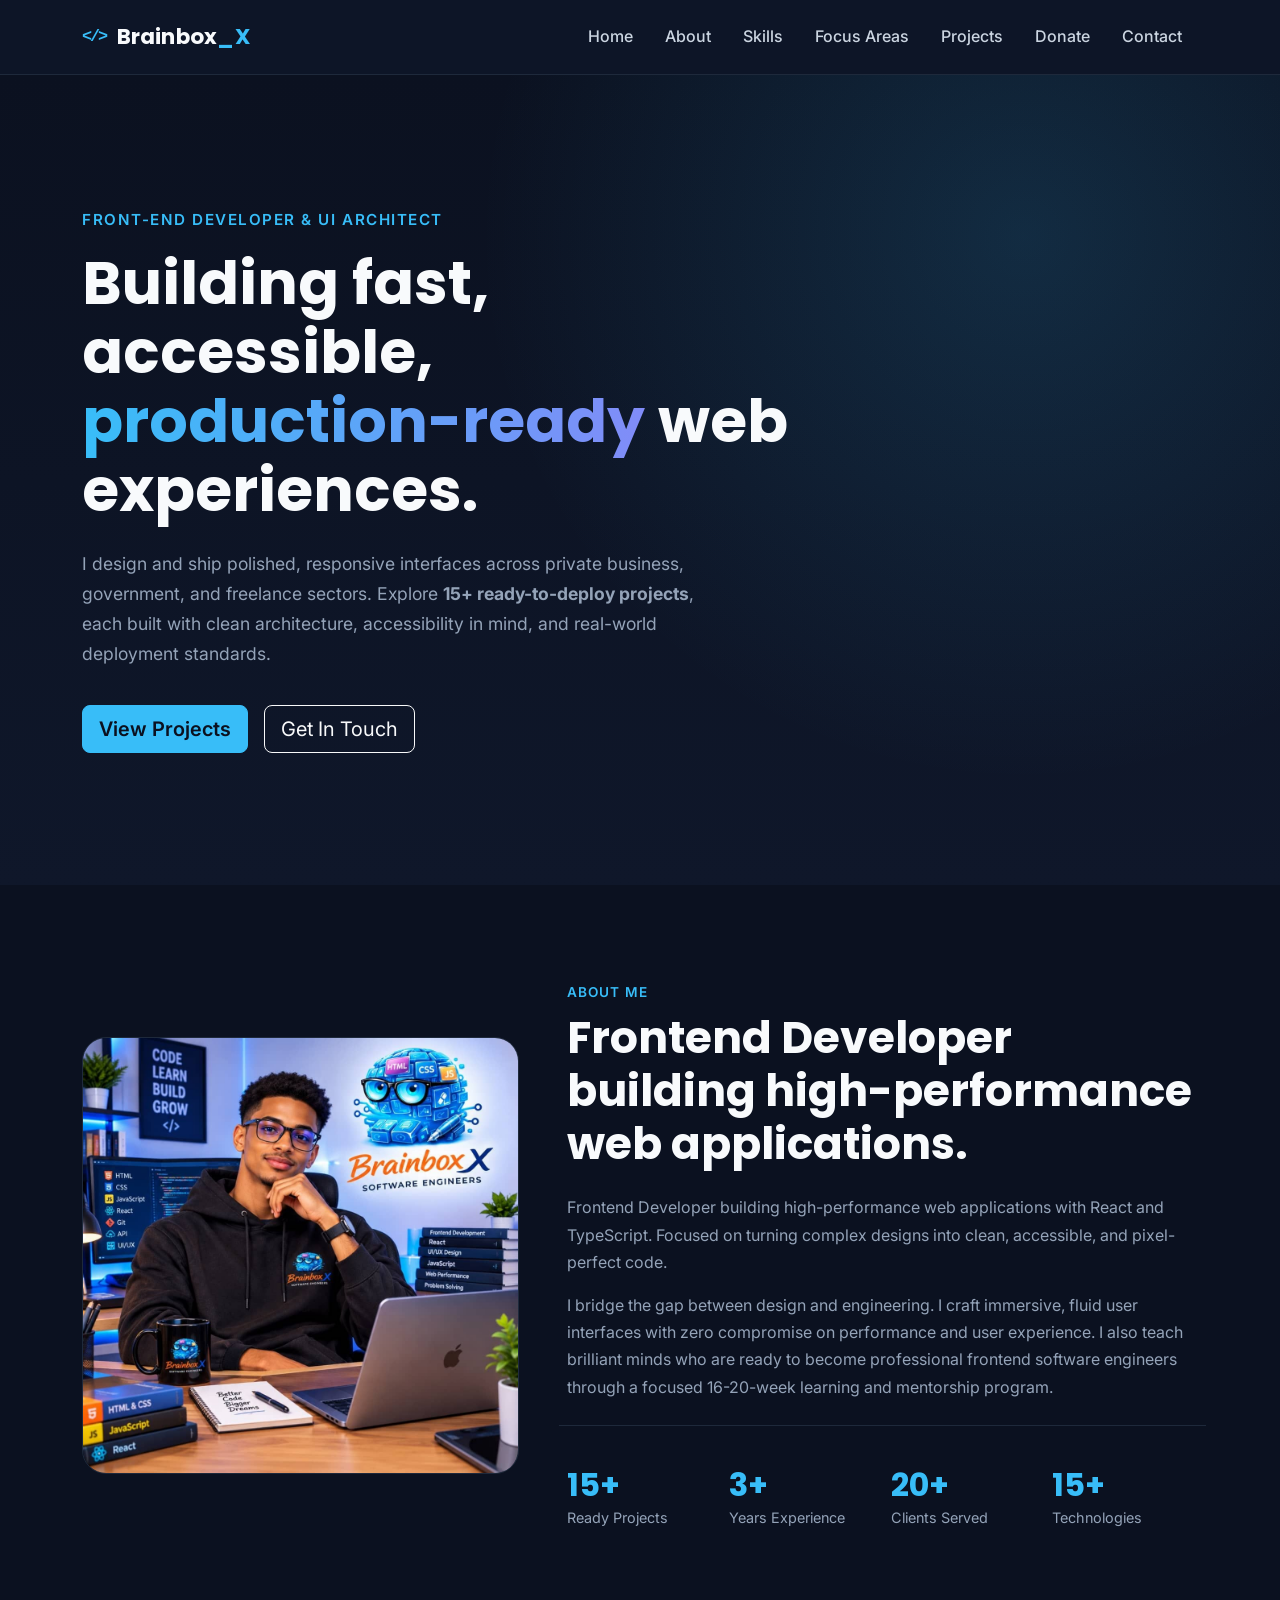
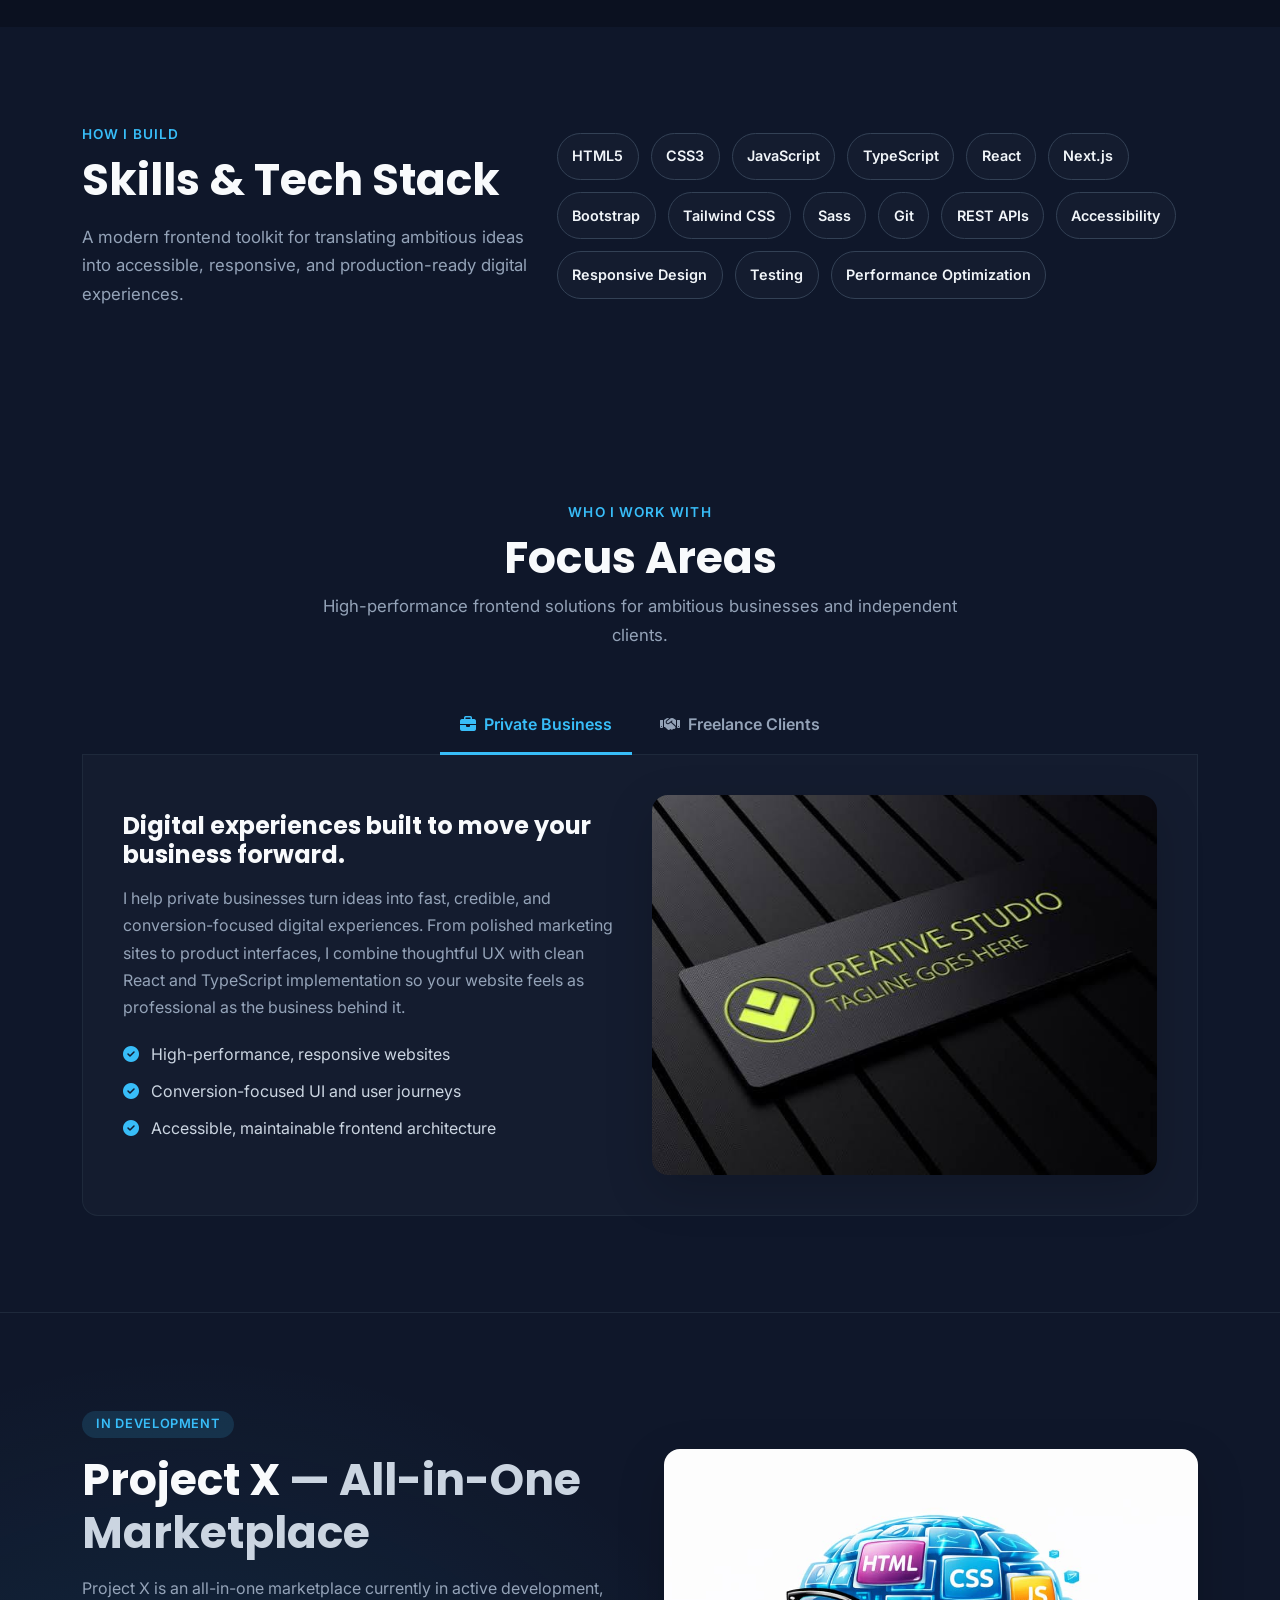
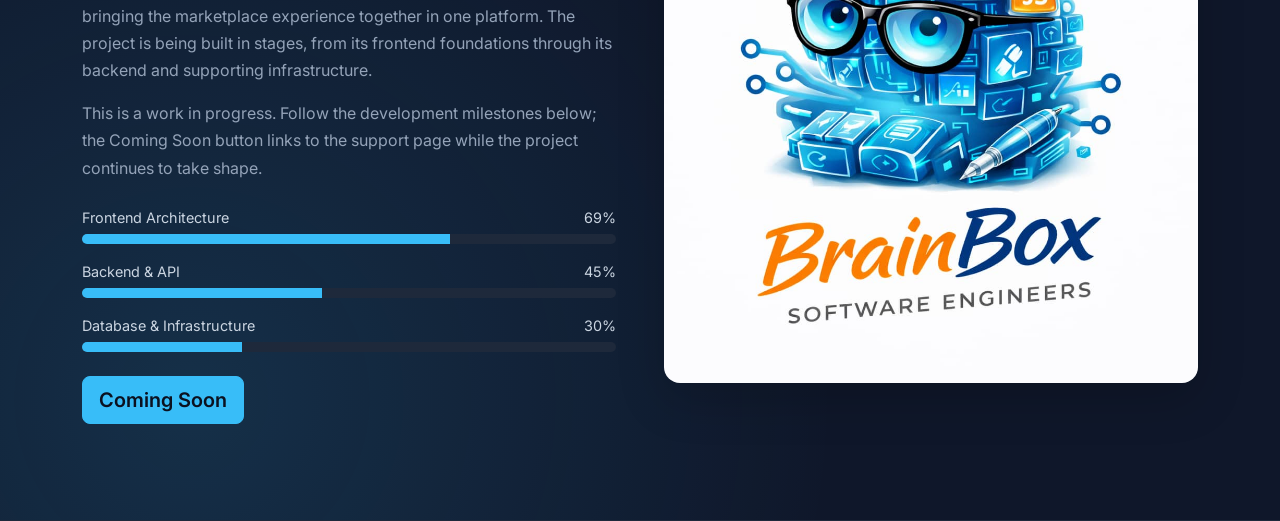
==== commit f4e783e6: "update" ====
--- a/index.html
+++ b/index.html
@@ -63,7 +63,7 @@
           <!-- TODO: Replace with your own introduction paragraph -->
           <p class="hero-subtext">
             I design and ship polished, responsive interfaces across private business, government,
-            and freelance sectors. Explore <strong>10 ready-to-deploy projects</strong>, each built
+            and freelance sectors. Explore <strong>15+ ready-to-deploy projects</strong>, each built
             with clean architecture, accessibility in mind, and real-world deployment standards.
           </p>
           <div class="hero-cta d-flex flex-wrap justify-content-center justify-content-lg-start gap-3">
@@ -102,7 +102,7 @@
           </p>
           <div class="row g-3 about-stats">
             <div class="col-6 col-md-3">
-              <h3 class="stat-number">10</h3>
+              <h3 class="stat-number">15+</h3>
               <p class="stat-label">Ready Projects</p>
             </div>
             <div class="col-6 col-md-3">
@@ -209,7 +209,7 @@
             </div>
             <div class="col-lg-6">
               <!-- TODO: Replace with a relevant screenshot / mockup -->
-              <img src="https://via.placeholder.com/560x360?text=Private+Business+Showcase" alt="Private business showcase placeholder" class="img-fluid rounded-4 shadow-lg">
+              <img src="Image/Private business showcase placeholder.jpg" alt="Private business showcase placeholder" class="img-fluid rounded-4 shadow-lg">
             </div>
           </div>
         </div>
@@ -233,7 +233,7 @@
             </div>
             <div class="col-lg-6">
               <!-- TODO: Replace with a relevant screenshot / mockup -->
-              <img src="https://via.placeholder.com/560x360?text=Freelance+Showcase" alt="Freelance clients showcase placeholder" class="img-fluid rounded-4 shadow-lg">
+              <img src="Image/Freelance clients showcase placeholder.jpg" alt="Freelance clients showcase placeholder" class="img-fluid rounded-4 shadow-lg">
             </div>
           </div>
         </div>
@@ -249,28 +249,24 @@
       <div class="row align-items-center g-5">
         <div class="col-lg-6">
           <span class="badge badge-progress mb-3">In Development</span>
-          <!-- TODO: Replace with your marketplace project name -->
-          <h2 class="section-heading mb-3">Massive All-in-One Marketplace</h2>
-          <!-- TODO: Replace with a detailed description of the marketplace architecture -->
+          <h2 class="section-heading mb-3">Project X <span class="marketplace-title-note">— All-in-One Marketplace</span></h2>
           <p class="text-body-secondary mb-3">
-            Placeholder description: A large-scale, all-in-one marketplace platform currently in
-            active development. Describe the core concept, target users, and the problem this
-            platform solves here.
+            Project X is an all-in-one marketplace currently in active development, bringing the
+            marketplace experience together in one platform. The project is being built in stages,
+            from its frontend foundations through its backend and supporting infrastructure.
           </p>
           <p class="text-body-secondary mb-4">
-            Placeholder architecture notes: Outline the tech stack (frontend framework, backend
-            services, database, hosting/infrastructure), scalability plan, and key modules
-            (auth, payments, listings, search, admin dashboard, etc.).
+            This is a work in progress. Follow the development milestones below; the Coming Soon
+            button links to the support page while the project continues to take shape.
           </p>
 
-          <!-- Progress Bars: replace labels/values with real build milestones -->
           <div class="progress-item mb-3">
             <div class="d-flex justify-content-between mb-1">
               <span>Frontend Architecture</span>
-              <span>70%</span>
-            </div>
-            <div class="progress" role="progressbar" aria-label="Frontend Architecture progress" aria-valuenow="70" aria-valuemin="0" aria-valuemax="100">
-              <div class="progress-bar" style="width: 70%"></div>
+              <span>69%</span>
+            </div>
+            <div class="progress" role="progressbar" aria-label="Frontend Architecture progress" aria-valuenow="69" aria-valuemin="0" aria-valuemax="100">
+              <div class="progress-bar" style="width: 69%"></div>
             </div>
           </div>
           <div class="progress-item mb-3">
@@ -292,11 +288,11 @@
             </div>
           </div>
 
-          <a href="#" class="btn btn-accent btn-lg disabled" tabindex="-1" aria-disabled="true">Coming Soon</a>
+          <a href="payment.html" class="btn btn-accent btn-lg">Coming Soon</a>
         </div>
         <div class="col-lg-6">
           <!-- TODO: Replace with architecture diagram, wireframe, or product mockup -->
-          <img src="https://via.placeholder.com/600x480?text=Marketplace+Architecture+Preview" alt="Marketplace architecture preview placeholder" class="img-fluid rounded-4 shadow-lg">
+          <img src="Image/Xlogo1.jpg.jpeg" alt="Project X all-in-one marketplace logo" class="img-fluid rounded-4 shadow-lg">
         </div>
       </div>
     </div>
@@ -311,7 +307,7 @@
         <p class="section-eyebrow">Portfolio</p>
         <h2 class="section-heading">Ready-to-Deploy Projects</h2>
         <p class="section-subheading mx-auto">
-          A collection of 10 fully built, deployable projects. Replace each card's image, title,
+          A collection of 15+ fully built, deployable projects, with more added regularly. Replace each card's image, title,
           description, and links with your real project data.
         </p>
       </div>
--- a/style.css
+++ b/style.css
@@ -317,6 +317,10 @@
   border-bottom: 1px solid var(--slate-800);
 }
 
+.marketplace-title-note {
+  color: var(--slate-300);
+}
+
 .badge-progress {
   background-color: var(--accent-soft);
   color: var(--accent);
@@ -381,6 +385,34 @@
 .project-image-strip .card-img-top:hover,
 .project-image-strip .card-img-top:focus {
   opacity: 0.8;
+}
+
+.project-image-placeholder {
+  min-width: 0;
+  min-height: 200px;
+  display: flex;
+  flex-direction: column;
+  align-items: center;
+  justify-content: center;
+  gap: 0.65rem;
+  padding: 1rem;
+  color: var(--slate-300);
+  background:
+    radial-gradient(circle at 50% 25%, var(--accent-soft), transparent 60%),
+    var(--slate-800);
+  text-align: center;
+  font-size: 0.9rem;
+}
+
+.project-image-placeholder i {
+  color: var(--accent);
+  font-size: 1.75rem;
+}
+
+.featured-project-placeholder {
+  min-height: 280px;
+  border: 1px solid var(--slate-700);
+  border-radius: 1rem;
 }
 
 .image-lightbox {
@@ -437,6 +469,145 @@
   color: var(--slate-50);
 }
 
+.projects-page {
+  background:
+    radial-gradient(ellipse at 5% 12%, rgba(56, 189, 248, 0.07), transparent 32rem),
+    var(--slate-950);
+}
+
+.project-page-hero {
+  position: relative;
+  overflow: hidden;
+  padding-top: clamp(4rem, 8vw, 7rem);
+  padding-bottom: clamp(4rem, 8vw, 7rem);
+  background:
+    radial-gradient(ellipse at 95% 5%, rgba(56, 189, 248, 0.18), transparent 32rem),
+    linear-gradient(135deg, #101a30 0%, var(--slate-900) 55%, #111a2d 100%);
+}
+
+.project-page-title {
+  max-width: 760px;
+  font-size: clamp(2.7rem, 6vw, 5rem);
+  letter-spacing: -0.055em;
+  line-height: 1.08;
+}
+
+.project-page-intro {
+  max-width: 590px;
+  font-size: clamp(1rem, 1.3vw, 1.15rem);
+}
+
+.project-text-link {
+  color: var(--slate-300);
+  font-weight: 500;
+}
+
+.project-text-link span {
+  color: var(--accent);
+  font-weight: 700;
+}
+
+.project-text-link:hover,
+.project-text-link:focus {
+  color: var(--slate-50);
+}
+
+.project-hero-highlights {
+  display: flex;
+  flex-wrap: wrap;
+  gap: 0.7rem 1.25rem;
+  color: var(--slate-300);
+  font-size: 0.85rem;
+}
+
+.project-hero-highlights i {
+  margin-right: 0.35rem;
+  color: var(--accent);
+}
+
+.project-availability {
+  position: relative;
+  max-width: 550px;
+  margin-left: auto;
+  padding: clamp(1.5rem, 3vw, 2.25rem);
+  border: 1px solid rgba(148, 163, 184, 0.22);
+  border-radius: 1.25rem;
+  background:
+    linear-gradient(145deg, rgba(30, 41, 59, 0.94), rgba(15, 23, 42, 0.96));
+  color: var(--slate-300);
+  box-shadow: 0 24px 70px rgba(2, 6, 23, 0.34);
+}
+
+.project-availability-icon {
+  display: grid;
+  width: 2.8rem;
+  height: 2.8rem;
+  margin-bottom: 1.25rem;
+  place-items: center;
+  border: 1px solid rgba(56, 189, 248, 0.25);
+  border-radius: 0.85rem;
+  background-color: var(--accent-soft);
+  color: var(--accent);
+  font-size: 1.15rem;
+}
+
+.project-availability strong {
+  color: var(--slate-50);
+}
+
+.project-production-note {
+  padding-left: 0.85rem;
+  border-left: 2px solid var(--slate-600);
+  color: var(--slate-400);
+  font-size: 0.88rem;
+}
+
+.project-gallery-heading {
+  display: flex;
+  align-items: end;
+  justify-content: space-between;
+  gap: 1.5rem;
+  margin-bottom: 2rem;
+  padding-top: 1rem;
+  scroll-margin-top: 7rem;
+}
+
+.project-card-grid .project-card {
+  border-color: rgba(148, 163, 184, 0.16);
+  background: linear-gradient(160deg, rgba(20, 28, 47, 0.98), rgba(15, 23, 42, 0.98));
+  box-shadow: 0 14px 35px rgba(2, 6, 23, 0.14);
+}
+
+.project-card-grid .project-card:hover {
+  border-color: rgba(56, 189, 248, 0.65);
+  box-shadow: 0 22px 45px rgba(2, 6, 23, 0.34), 0 0 28px rgba(56, 189, 248, 0.08);
+}
+
+.project-card-grid .project-image-strip {
+  overflow: hidden;
+}
+
+.project-card-grid .project-image-strip .card-img-top {
+  transition: transform 0.35s ease, opacity 0.2s ease;
+}
+
+.project-card-grid .project-card:hover .project-image-strip .card-img-top {
+  transform: scale(1.035);
+}
+
+.project-label {
+  display: flex;
+  flex-wrap: wrap;
+  justify-content: space-between;
+  gap: 0.35rem 0.75rem;
+  margin: 0 0 0.55rem;
+  color: var(--accent);
+  font-size: 0.75rem;
+  font-weight: 600;
+  letter-spacing: 0.04em;
+  text-transform: uppercase;
+}
+
 .featured-case-study {
   margin-bottom: 3rem;
   padding-bottom: 3rem;
@@ -444,6 +615,40 @@
   scroll-margin-top: 6rem;
 }
 
+.featured-school-project {
+  position: relative;
+  overflow: hidden;
+  margin-top: 3rem;
+  padding: clamp(1.25rem, 3vw, 2.5rem);
+  border: 1px solid rgba(56, 189, 248, 0.28);
+  border-radius: 1.35rem;
+  background:
+    radial-gradient(ellipse at 0 0, rgba(56, 189, 248, 0.1), transparent 55%),
+    linear-gradient(135deg, rgba(20, 28, 47, 0.95), rgba(15, 23, 42, 0.98));
+  box-shadow: 0 26px 75px rgba(2, 6, 23, 0.24);
+}
+
+.featured-school-project .case-study-gallery {
+  overflow: hidden;
+  border: 1px solid rgba(148, 163, 184, 0.2);
+  border-radius: 1rem;
+}
+
+.featured-school-project .section-eyebrow {
+  display: inline-flex;
+  align-items: center;
+  gap: 0.4rem;
+  padding: 0.4rem 0.75rem;
+  border: 1px solid rgba(56, 189, 248, 0.22);
+  border-radius: 50rem;
+  background-color: rgba(56, 189, 248, 0.08);
+  font-size: 0.75rem;
+}
+
+.featured-school-project .case-study-summary {
+  max-width: 700px;
+}
+
 .case-study-gallery .card-img-top {
   height: 280px;
 }
@@ -541,12 +746,32 @@
 }
 
 @media (max-width: 767.98px) {
+  .project-page-hero {
+    padding-top: 3.5rem;
+    padding-bottom: 3.5rem;
+  }
+
+  .project-gallery-heading {
+    align-items: flex-start;
+    flex-direction: column;
+  }
+
+  .project-card-grid .project-image-strip .card-img-top {
+    height: 165px;
+  }
+
   .case-study-gallery .card-img-top {
     height: 200px;
   }
 
   .case-study-details {
     grid-template-columns: 1fr;
+  }
+}
+
+@media (min-width: 768px) and (max-width: 991.98px) {
+  .project-availability {
+    margin-right: auto;
   }
 }
 
